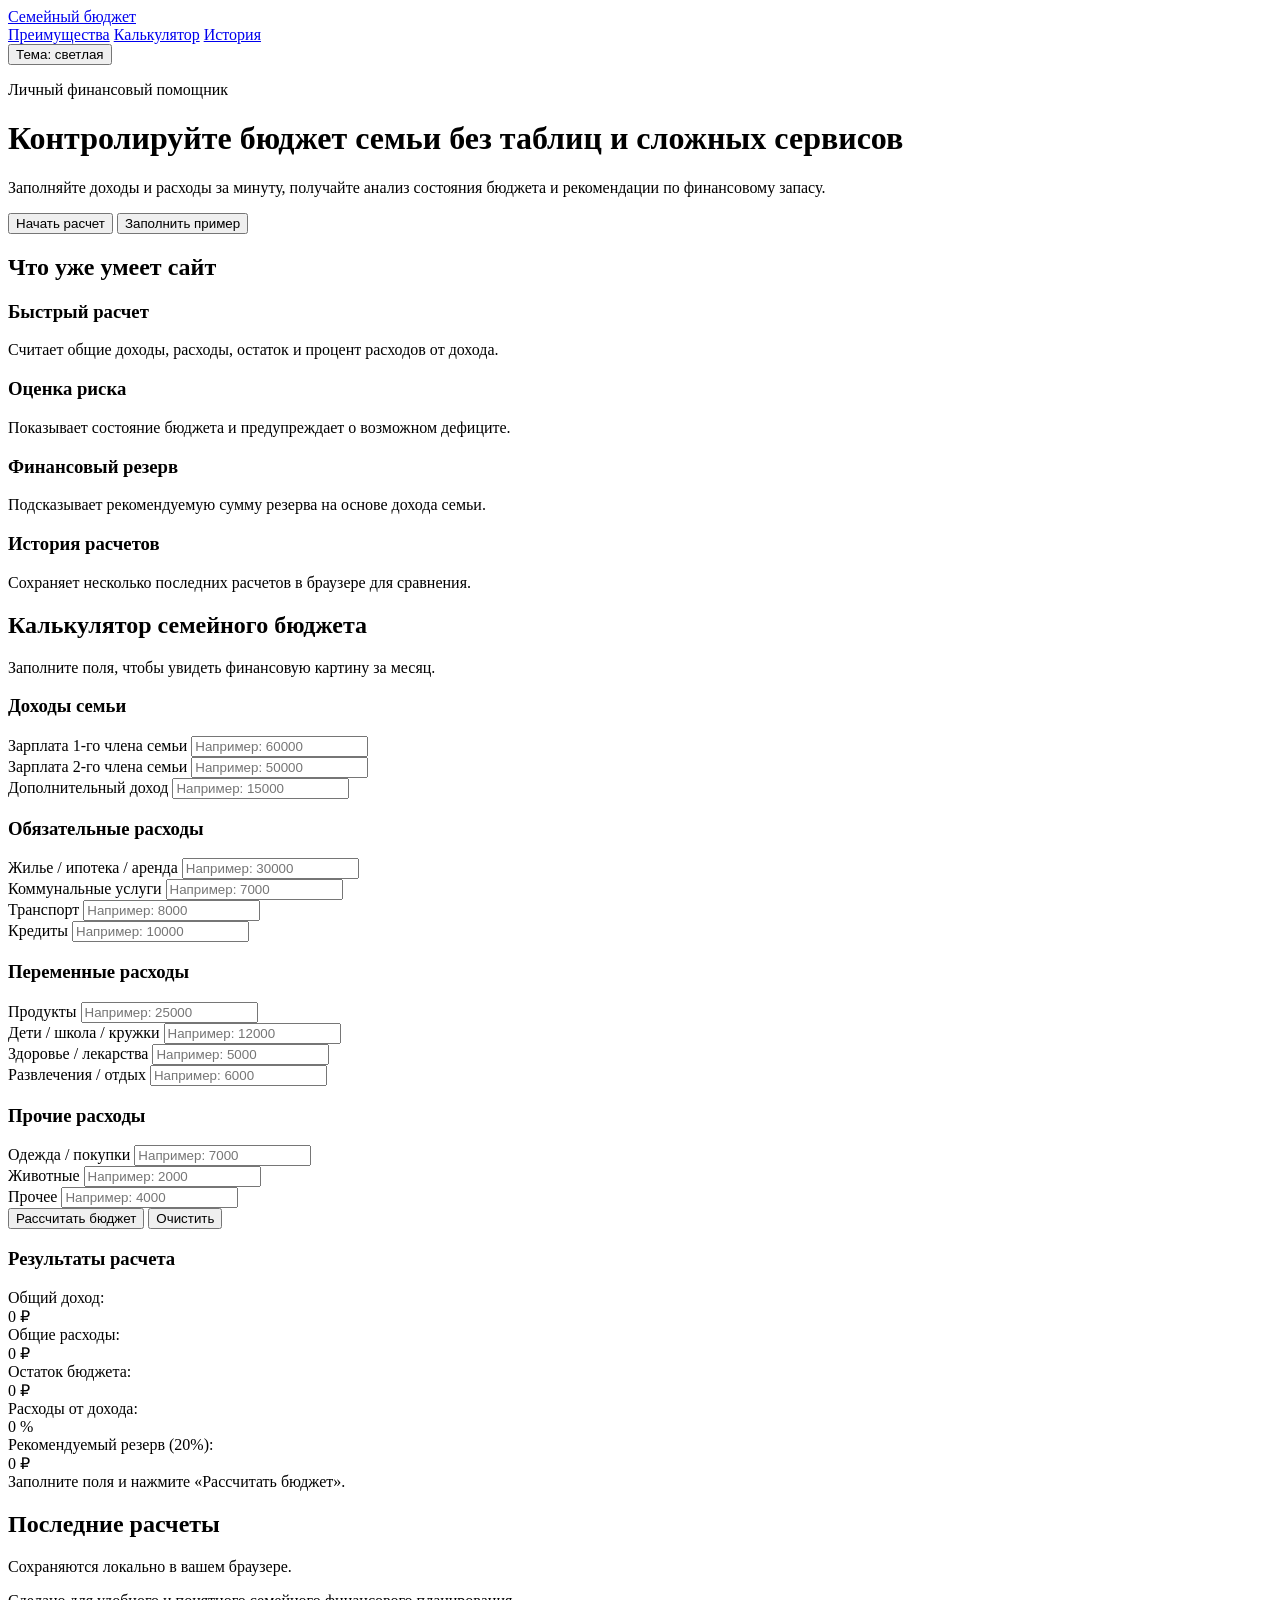
==== index.html @ 8c5eab61 "Add files via upload" ====
<!DOCTYPE html>
<html lang="ru">
<head>
  <meta charset="UTF-8" />
  <meta name="viewport" content="width=device-width, initial-scale=1.0" />
  <title>Семейный бюджет</title>
  <meta http-equiv="refresh" content="0; url=./калькулятор%20семейного%20бюджета.html" />
</head>
<body>
  <p>
    Переход на главную страницу...
    <a href="./калькулятор семейного бюджета.html">Открыть вручную</a>
  </p>
</body>
</html>
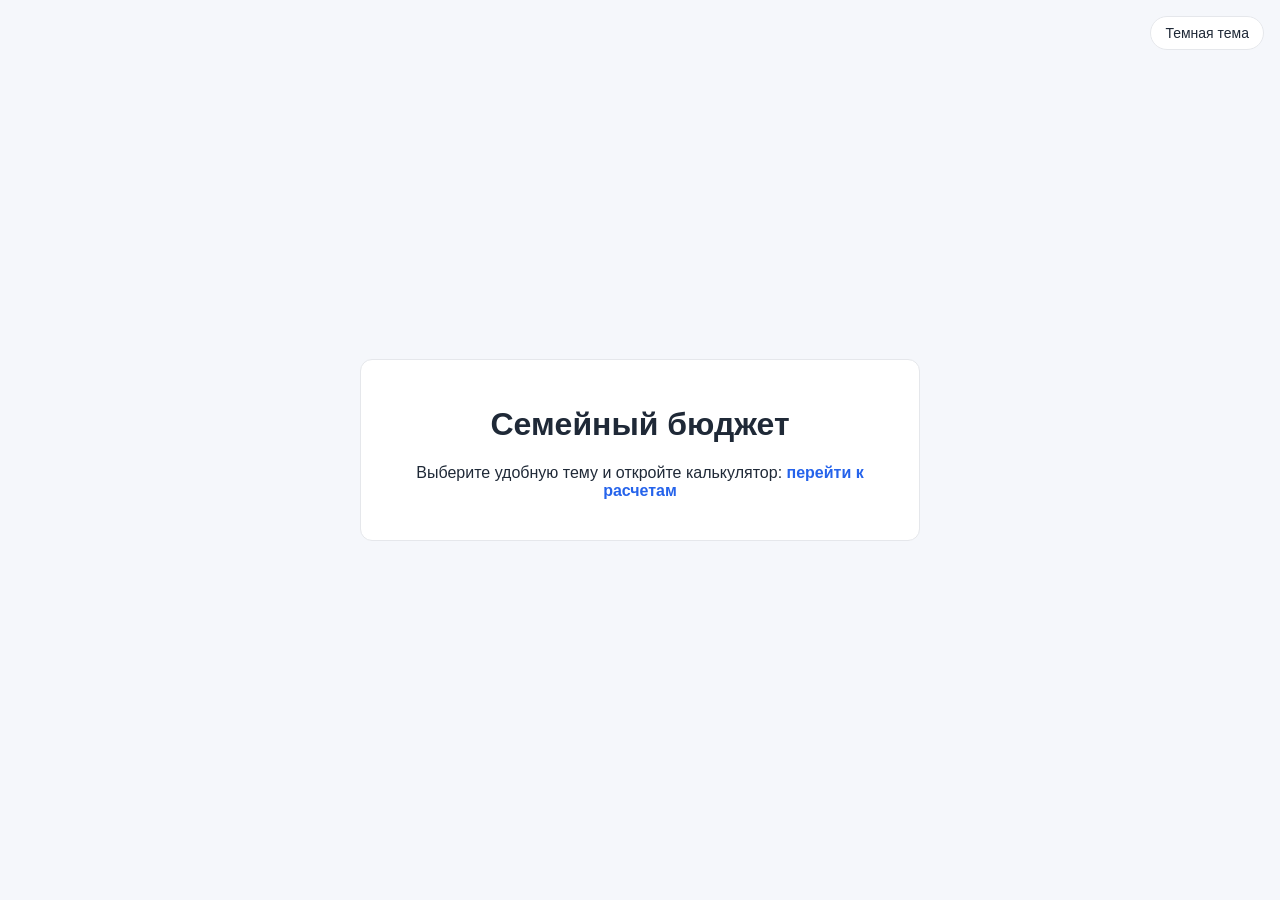
==== commit b8e9b016: "Update index.html внесла изменения в индекс добавив режим смены темы" ====
--- a/index.html
+++ b/index.html
@@ -4,12 +4,113 @@
   <meta charset="UTF-8" />
   <meta name="viewport" content="width=device-width, initial-scale=1.0" />
   <title>Семейный бюджет</title>
-  <meta http-equiv="refresh" content="0; url=./калькулятор%20семейного%20бюджета.html" />
+  <style>
+    :root {
+      --bg: #f5f7fb;
+      --text: #1f2937;
+      --card-bg: #ffffff;
+      --accent: #2563eb;
+      --accent-hover: #1d4ed8;
+      --border: #e5e7eb;
+    }
+
+    [data-theme="dark"] {
+      --bg: #111827;
+      --text: #f9fafb;
+      --card-bg: #1f2937;
+      --accent: #60a5fa;
+      --accent-hover: #93c5fd;
+      --border: #374151;
+    }
+
+    * {
+      box-sizing: border-box;
+    }
+
+    body {
+      margin: 0;
+      min-height: 100vh;
+      display: grid;
+      place-items: center;
+      padding: 24px;
+      font-family: "Segoe UI", Tahoma, Geneva, Verdana, sans-serif;
+      background: var(--bg);
+      color: var(--text);
+      transition: background-color 0.2s ease, color 0.2s ease;
+    }
+
+    .theme-toggle {
+      position: fixed;
+      top: 16px;
+      right: 16px;
+      border: 1px solid var(--border);
+      border-radius: 999px;
+      padding: 8px 14px;
+      background: var(--card-bg);
+      color: var(--text);
+      cursor: pointer;
+      font-size: 14px;
+    }
+
+    .card {
+      width: min(560px, 100%);
+      border: 1px solid var(--border);
+      border-radius: 12px;
+      background: var(--card-bg);
+      padding: 24px;
+      text-align: center;
+    }
+
+    a {
+      color: var(--accent);
+      text-decoration: none;
+      font-weight: 600;
+    }
+
+    a:hover {
+      color: var(--accent-hover);
+      text-decoration: underline;
+    }
+  </style>
 </head>
 <body>
-  <p>
-    Переход на главную страницу...
-    <a href="./калькулятор семейного бюджета.html">Открыть вручную</a>
-  </p>
+  <button class="theme-toggle" id="themeToggle" type="button">Темная тема</button>
+
+  <main class="card">
+    <h1>Семейный бюджет</h1>
+    <p>
+      Выберите удобную тему и откройте калькулятор:
+      <a href="./калькулятор семейного бюджета.html">перейти к расчетам</a>
+    </p>
+  </main>
+
+  <script>
+    const STORAGE_KEY = "budget-theme";
+    const root = document.documentElement;
+    const themeToggleButton = document.getElementById("themeToggle");
+
+    function applyTheme(theme) {
+      if (theme === "dark") {
+        root.setAttribute("data-theme", "dark");
+        themeToggleButton.textContent = "Светлая тема";
+      } else {
+        root.removeAttribute("data-theme");
+        themeToggleButton.textContent = "Темная тема";
+      }
+    }
+
+    const savedTheme = localStorage.getItem(STORAGE_KEY);
+    const systemPrefersDark = window.matchMedia("(prefers-color-scheme: dark)").matches;
+    const initialTheme = savedTheme || (systemPrefersDark ? "dark" : "light");
+
+    applyTheme(initialTheme);
+
+    themeToggleButton.addEventListener("click", () => {
+      const currentTheme = root.getAttribute("data-theme") === "dark" ? "dark" : "light";
+      const nextTheme = currentTheme === "dark" ? "light" : "dark";
+      localStorage.setItem(STORAGE_KEY, nextTheme);
+      applyTheme(nextTheme);
+    });
+  </script>
 </body>
 </html>
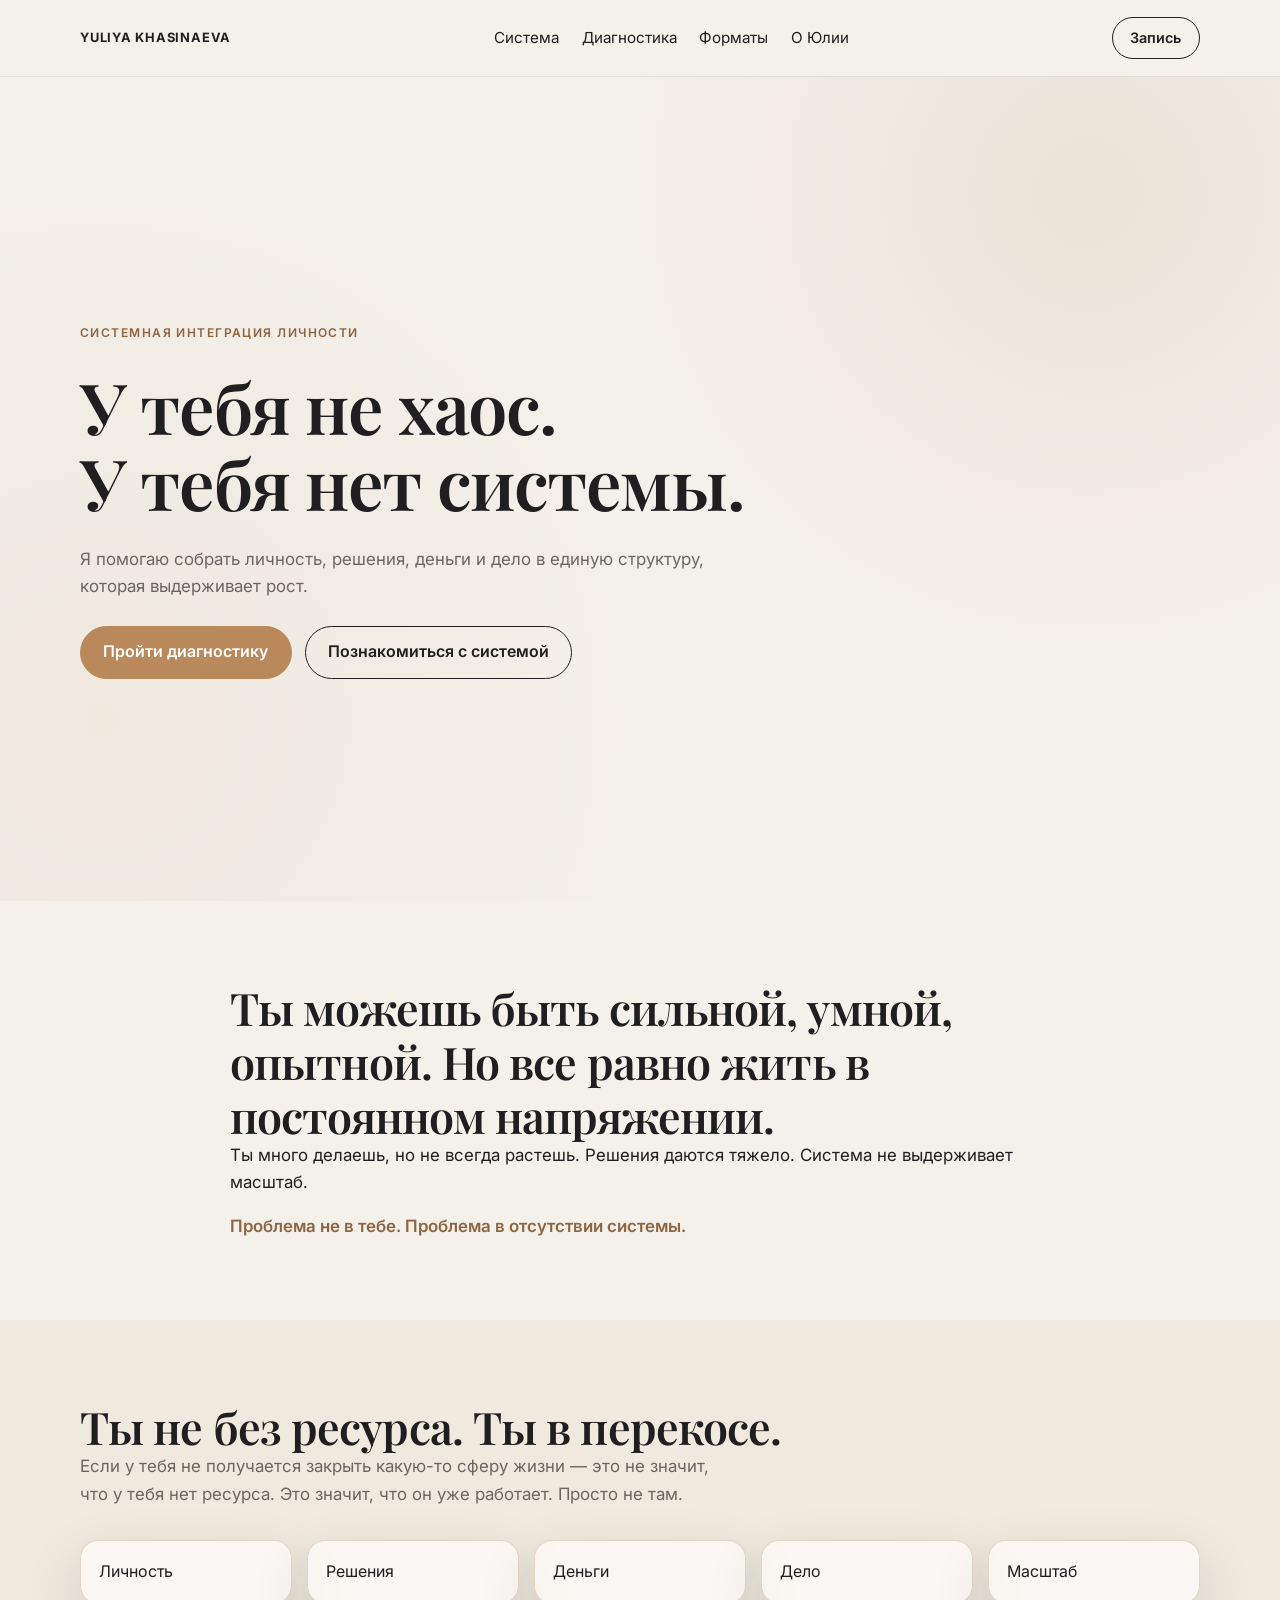
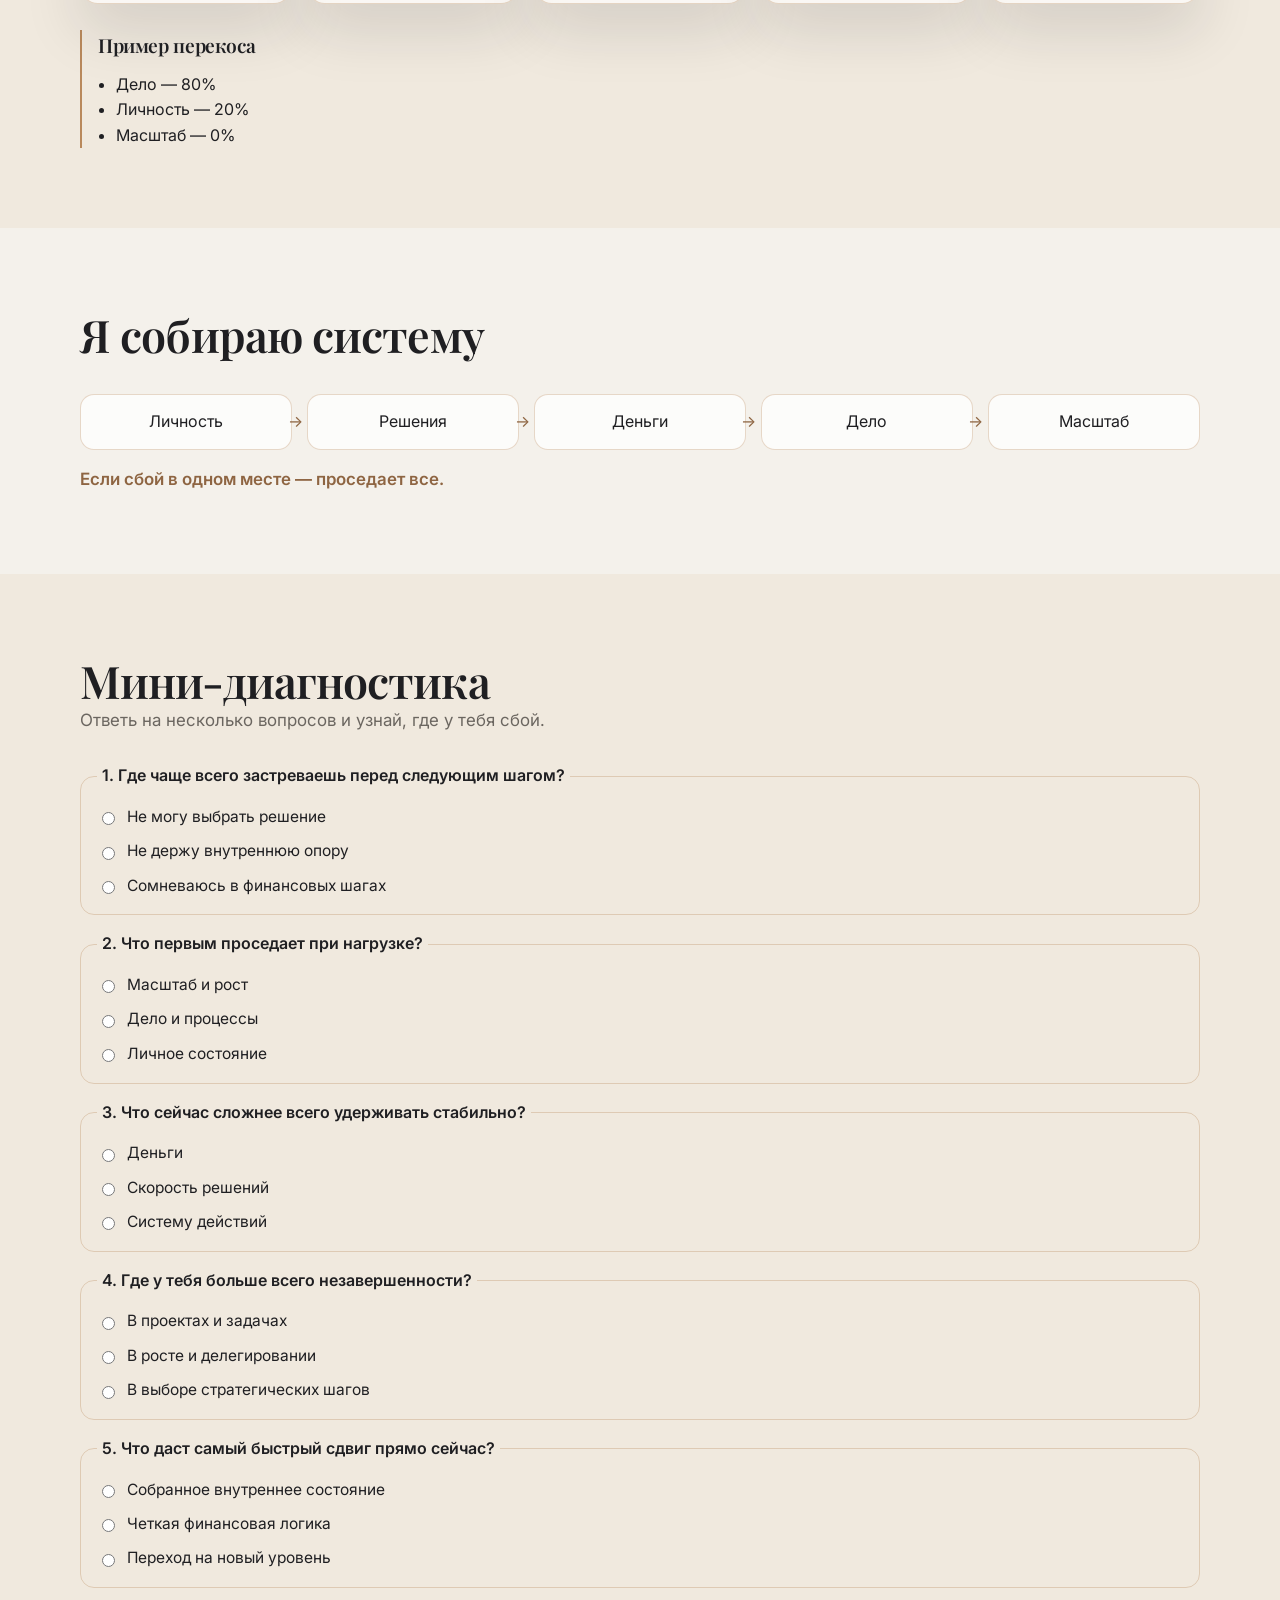
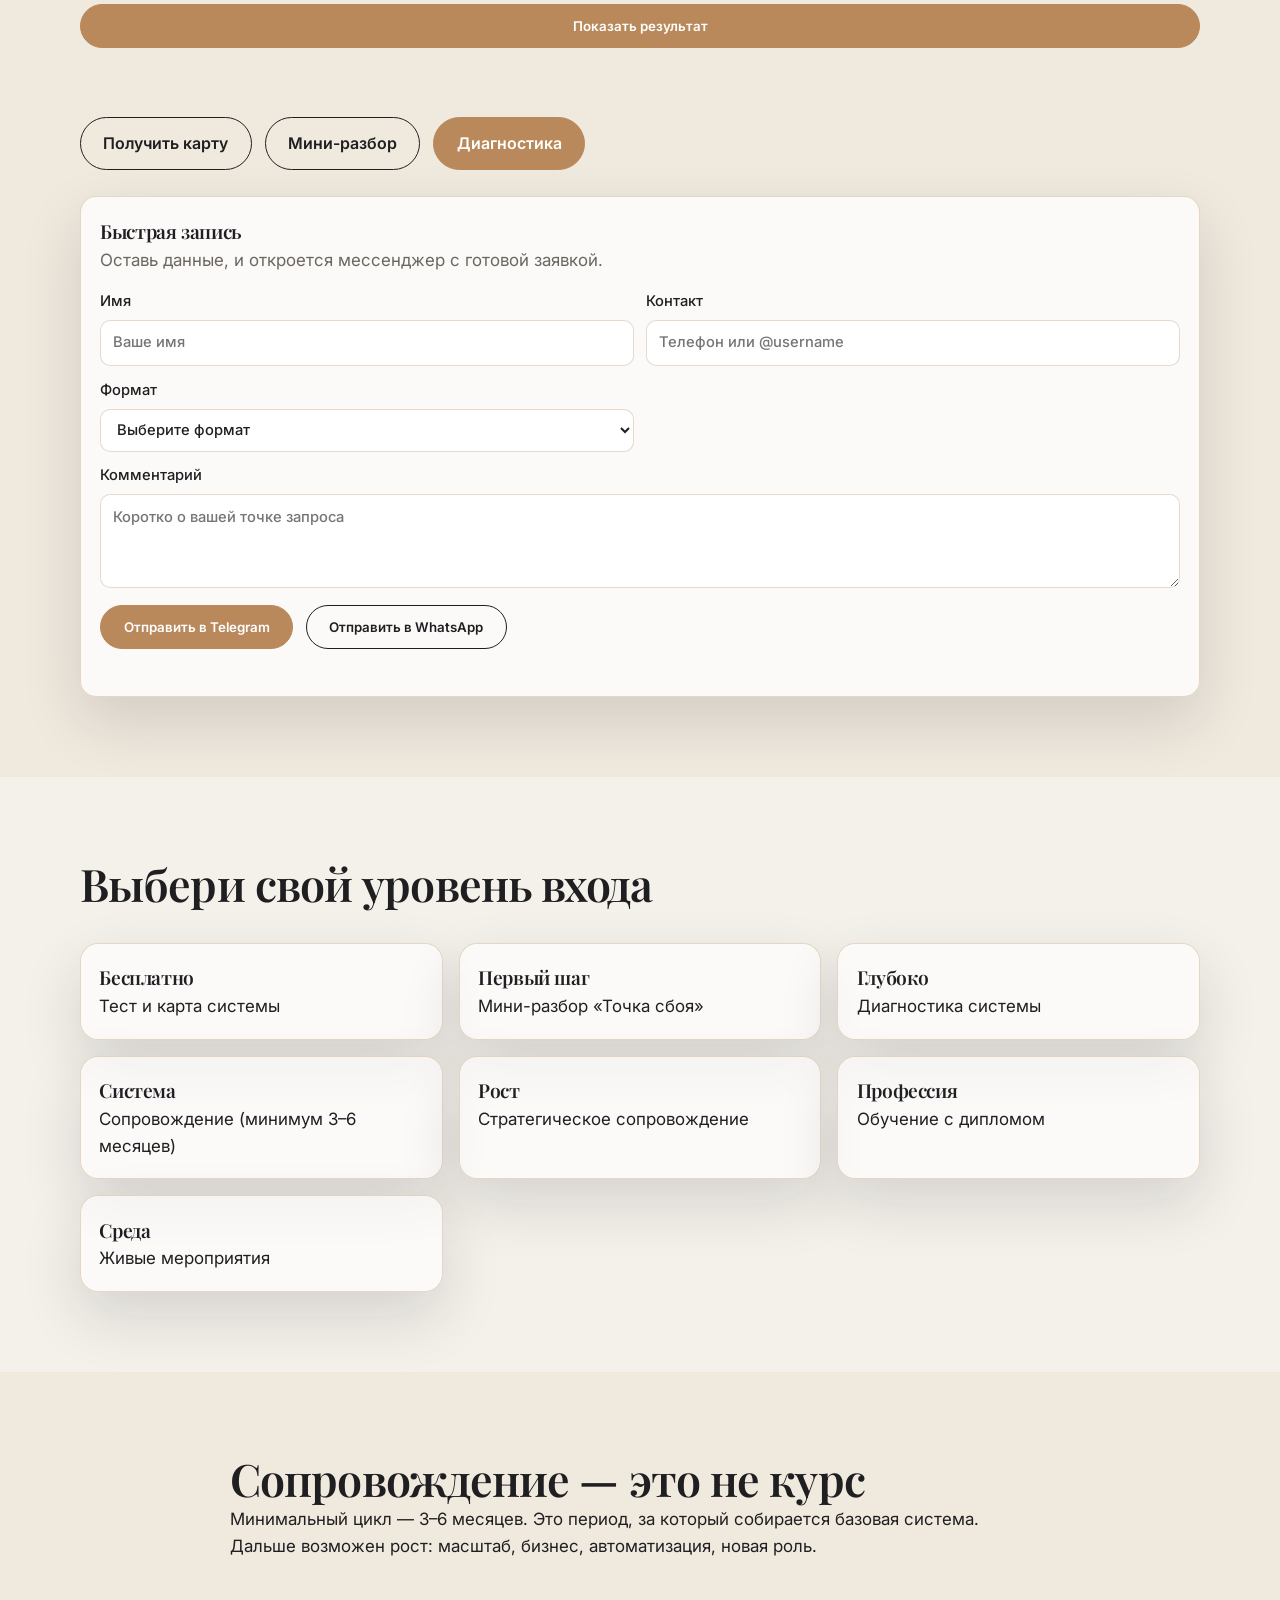
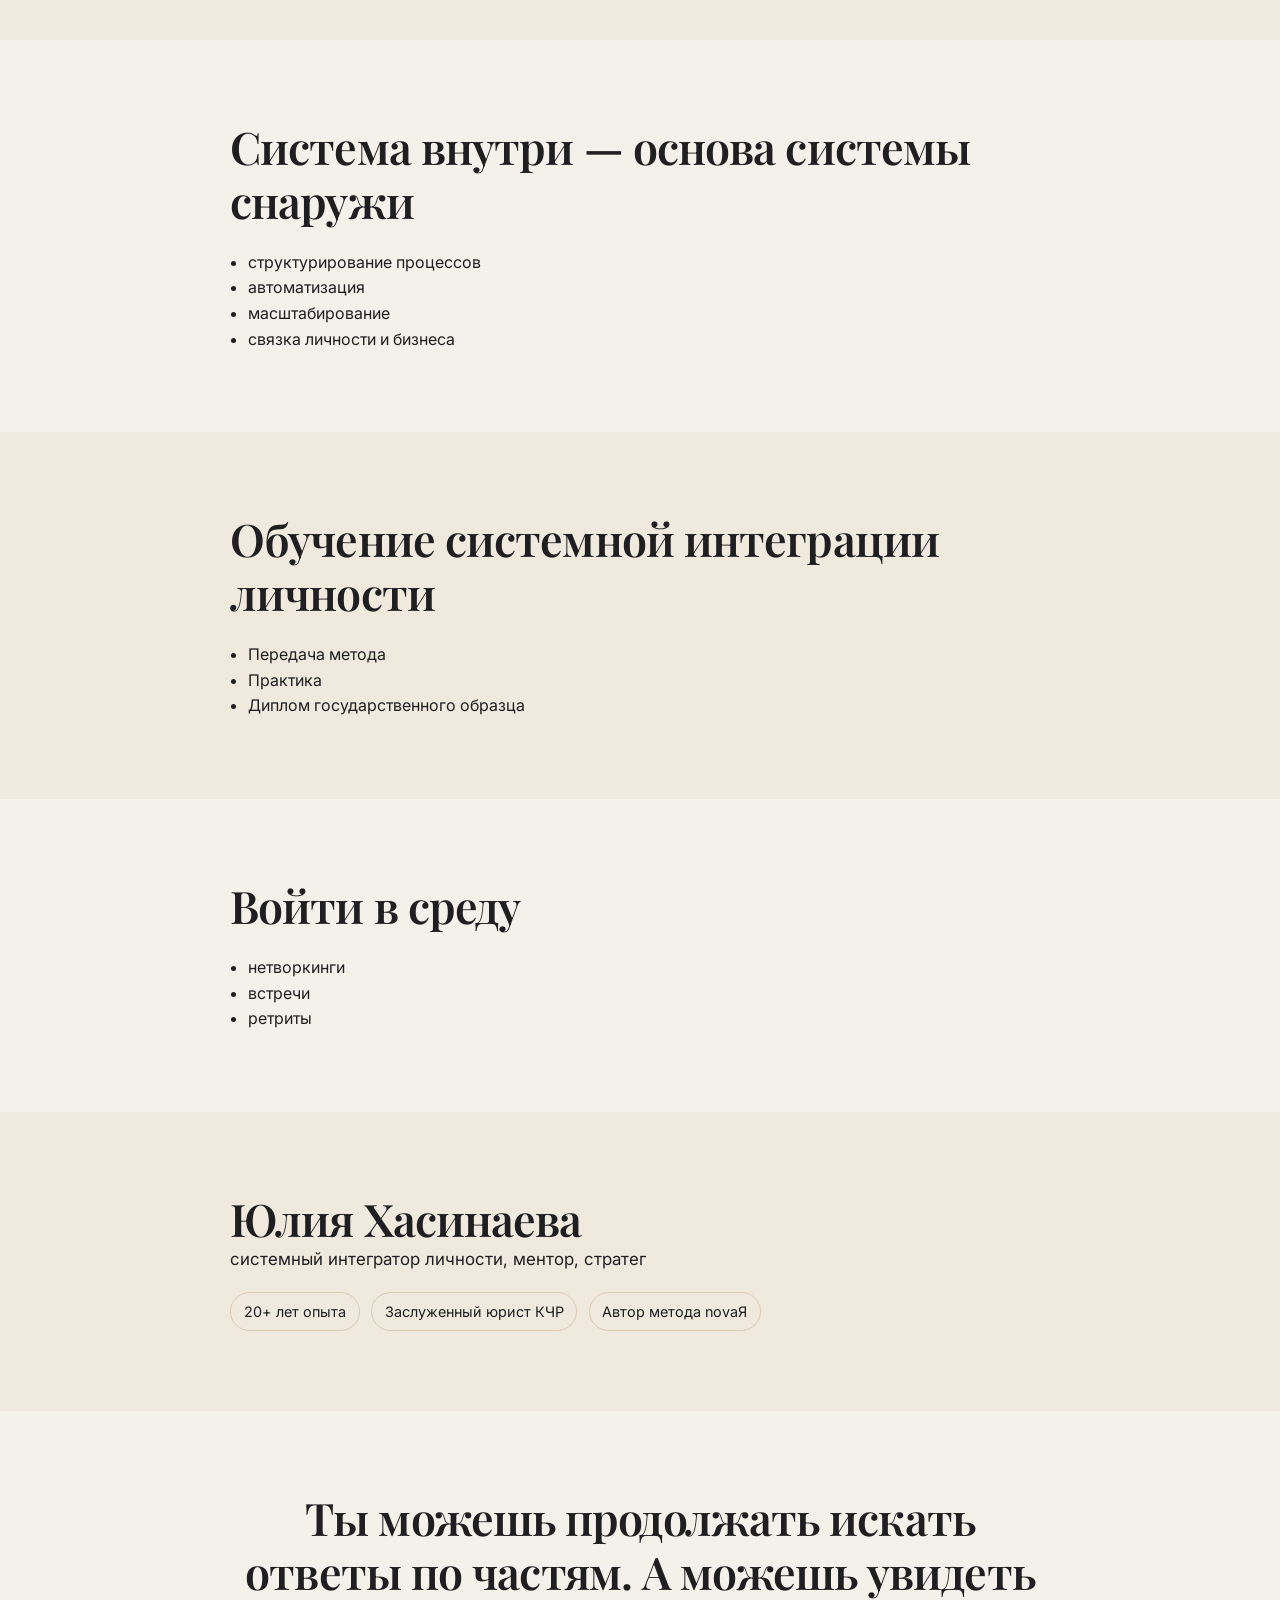
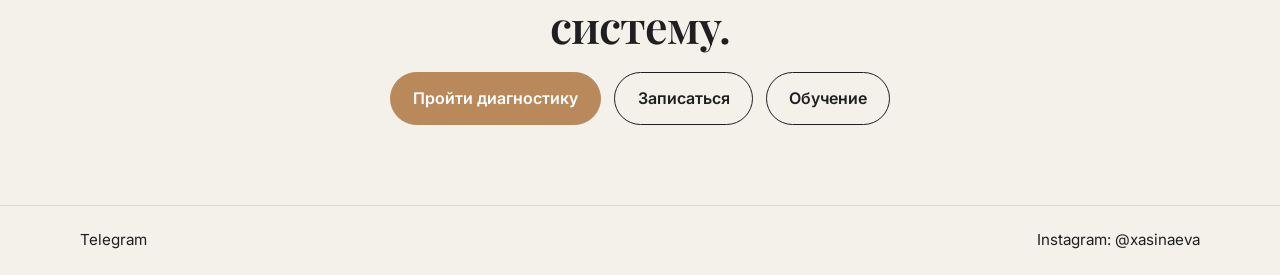
==== commit ece42318: "лендинг мой" ====
--- a/index.html
+++ b/index.html
@@ -1,116 +1,372 @@
-<!DOCTYPE html>
-<html lang="ru">
-<head>
-  <meta charset="UTF-8" />
-  <meta name="viewport" content="width=device-width, initial-scale=1.0" />
-  <title>Семейный бюджет</title>
-  <style>
-    :root {
-      --bg: #f5f7fb;
-      --text: #1f2937;
-      --card-bg: #ffffff;
-      --accent: #2563eb;
-      --accent-hover: #1d4ed8;
-      --border: #e5e7eb;
-    }
-
-    [data-theme="dark"] {
-      --bg: #111827;
-      --text: #f9fafb;
-      --card-bg: #1f2937;
-      --accent: #60a5fa;
-      --accent-hover: #93c5fd;
-      --border: #374151;
-    }
-
-    * {
-      box-sizing: border-box;
-    }
-
-    body {
-      margin: 0;
-      min-height: 100vh;
-      display: grid;
-      place-items: center;
-      padding: 24px;
-      font-family: "Segoe UI", Tahoma, Geneva, Verdana, sans-serif;
-      background: var(--bg);
-      color: var(--text);
-      transition: background-color 0.2s ease, color 0.2s ease;
-    }
-
-    .theme-toggle {
-      position: fixed;
-      top: 16px;
-      right: 16px;
-      border: 1px solid var(--border);
-      border-radius: 999px;
-      padding: 8px 14px;
-      background: var(--card-bg);
-      color: var(--text);
-      cursor: pointer;
-      font-size: 14px;
-    }
-
-    .card {
-      width: min(560px, 100%);
-      border: 1px solid var(--border);
-      border-radius: 12px;
-      background: var(--card-bg);
-      padding: 24px;
-      text-align: center;
-    }
-
-    a {
-      color: var(--accent);
-      text-decoration: none;
-      font-weight: 600;
-    }
-
-    a:hover {
-      color: var(--accent-hover);
-      text-decoration: underline;
-    }
-  </style>
-</head>
-<body>
-  <button class="theme-toggle" id="themeToggle" type="button">Темная тема</button>
-
-  <main class="card">
-    <h1>Семейный бюджет</h1>
-    <p>
-      Выберите удобную тему и откройте калькулятор:
-      <a href="./калькулятор семейного бюджета.html">перейти к расчетам</a>
-    </p>
-  </main>
-
-  <script>
-    const STORAGE_KEY = "budget-theme";
-    const root = document.documentElement;
-    const themeToggleButton = document.getElementById("themeToggle");
-
-    function applyTheme(theme) {
-      if (theme === "dark") {
-        root.setAttribute("data-theme", "dark");
-        themeToggleButton.textContent = "Светлая тема";
-      } else {
-        root.removeAttribute("data-theme");
-        themeToggleButton.textContent = "Темная тема";
-      }
-    }
-
-    const savedTheme = localStorage.getItem(STORAGE_KEY);
-    const systemPrefersDark = window.matchMedia("(prefers-color-scheme: dark)").matches;
-    const initialTheme = savedTheme || (systemPrefersDark ? "dark" : "light");
-
-    applyTheme(initialTheme);
-
-    themeToggleButton.addEventListener("click", () => {
-      const currentTheme = root.getAttribute("data-theme") === "dark" ? "dark" : "light";
-      const nextTheme = currentTheme === "dark" ? "light" : "dark";
-      localStorage.setItem(STORAGE_KEY, nextTheme);
-      applyTheme(nextTheme);
-    });
-  </script>
-</body>
-</html>
+<!DOCTYPE html>
+<html lang="ru">
+<head>
+  <meta charset="UTF-8">
+  <meta name="viewport" content="width=device-width, initial-scale=1.0">
+  <meta
+    name="description"
+    content="Лендинг Юлии Хасинаевой: системная интеграция личности, диагностика точки сбоя и выбор формата сопровождения."
+  >
+  <title>Юлия Хасинаева — системная интеграция личности</title>
+  <link rel="preconnect" href="https://fonts.googleapis.com">
+  <link rel="preconnect" href="https://fonts.gstatic.com" crossorigin>
+  <link
+    href="https://fonts.googleapis.com/css2?family=Inter:wght@400;500;600;700&family=Playfair+Display:wght@500;600;700&display=swap"
+    rel="stylesheet"
+  >
+  <link rel="stylesheet" href="./styles.css">
+</head>
+<body>
+  <header class="header">
+    <div class="container header__inner">
+      <a class="brand" href="#top">Yuliya Khasinaeva</a>
+      <nav class="nav">
+        <a href="#system">Система</a>
+        <a href="#diagnostics">Диагностика</a>
+        <a href="#entry-levels">Форматы</a>
+        <a href="#about">О Юлии</a>
+      </nav>
+      <a class="btn btn--outline btn--small" href="#diagnostics">Запись</a>
+    </div>
+  </header>
+
+  <main id="top">
+    <section class="hero reveal">
+      <div class="container hero__content">
+        <p class="eyebrow">Системная интеграция личности</p>
+        <h1>У тебя не хаос.<br>У тебя нет системы.</h1>
+        <p class="lead">
+          Я помогаю собрать личность, решения, деньги и дело в единую структуру,
+          которая выдерживает рост.
+        </p>
+        <div class="hero__actions">
+          <a class="btn btn--accent" href="#diagnostics">Пройти диагностику</a>
+          <a class="btn btn--outline" href="#system">Познакомиться с системой</a>
+        </div>
+      </div>
+    </section>
+
+    <section class="section reveal">
+      <div class="container narrow">
+        <h2>Ты можешь быть сильной, умной, опытной. Но все равно жить в постоянном напряжении.</h2>
+        <p>Ты много делаешь, но не всегда растешь. Решения даются тяжело. Система не выдерживает масштаб.</p>
+        <p class="accent-line">Проблема не в тебе. Проблема в отсутствии системы.</p>
+      </div>
+    </section>
+
+    <section class="section section--soft reveal">
+      <div class="container">
+        <h2>Ты не без ресурса. Ты в перекосе.</h2>
+        <p class="section__intro">
+          Если у тебя не получается закрыть какую-то сферу жизни — это не значит,
+          что у тебя нет ресурса. Это значит, что он уже работает. Просто не там.
+        </p>
+        <div class="grid-5">
+          <article class="card">Личность</article>
+          <article class="card">Решения</article>
+          <article class="card">Деньги</article>
+          <article class="card">Дело</article>
+          <article class="card">Масштаб</article>
+        </div>
+        <div class="imbalance">
+          <h3>Пример перекоса</h3>
+          <ul>
+            <li>Дело — 80%</li>
+            <li>Личность — 20%</li>
+            <li>Масштаб — 0%</li>
+          </ul>
+        </div>
+      </div>
+    </section>
+
+    <section id="system" class="section reveal">
+      <div class="container">
+        <h2>Я собираю систему</h2>
+        <div class="flow" aria-label="Система развития">
+          <span>Личность</span>
+          <span>Решения</span>
+          <span>Деньги</span>
+          <span>Дело</span>
+          <span>Масштаб</span>
+        </div>
+        <p class="accent-line">Если сбой в одном месте — проседает все.</p>
+      </div>
+    </section>
+
+    <section id="diagnostics" class="section section--soft reveal">
+      <div class="container">
+        <h2>Мини-диагностика</h2>
+        <p class="section__intro">Ответь на несколько вопросов и узнай, где у тебя сбой.</p>
+
+        <form id="quizForm" class="quiz">
+          <fieldset>
+            <legend>1. Где чаще всего застреваешь перед следующим шагом?</legend>
+            <label><input type="radio" name="q1" value="Решения" required> Не могу выбрать решение</label>
+            <label><input type="radio" name="q1" value="Личность"> Не держу внутреннюю опору</label>
+            <label><input type="radio" name="q1" value="Деньги"> Сомневаюсь в финансовых шагах</label>
+          </fieldset>
+
+          <fieldset>
+            <legend>2. Что первым проседает при нагрузке?</legend>
+            <label><input type="radio" name="q2" value="Масштаб" required> Масштаб и рост</label>
+            <label><input type="radio" name="q2" value="Дело"> Дело и процессы</label>
+            <label><input type="radio" name="q2" value="Личность"> Личное состояние</label>
+          </fieldset>
+
+          <fieldset>
+            <legend>3. Что сейчас сложнее всего удерживать стабильно?</legend>
+            <label><input type="radio" name="q3" value="Деньги" required> Деньги</label>
+            <label><input type="radio" name="q3" value="Решения"> Скорость решений</label>
+            <label><input type="radio" name="q3" value="Дело"> Систему действий</label>
+          </fieldset>
+
+          <fieldset>
+            <legend>4. Где у тебя больше всего незавершенности?</legend>
+            <label><input type="radio" name="q4" value="Дело" required> В проектах и задачах</label>
+            <label><input type="radio" name="q4" value="Масштаб"> В росте и делегировании</label>
+            <label><input type="radio" name="q4" value="Решения"> В выборе стратегических шагов</label>
+          </fieldset>
+
+          <fieldset>
+            <legend>5. Что даст самый быстрый сдвиг прямо сейчас?</legend>
+            <label><input type="radio" name="q5" value="Личность" required> Собранное внутреннее состояние</label>
+            <label><input type="radio" name="q5" value="Деньги"> Четкая финансовая логика</label>
+            <label><input type="radio" name="q5" value="Масштаб"> Переход на новый уровень</label>
+          </fieldset>
+
+          <button class="btn btn--accent" type="submit">Показать результат</button>
+        </form>
+
+        <div id="quizResult" class="quiz-result" aria-live="polite"></div>
+
+        <div class="hero__actions quiz-actions">
+          <a class="btn btn--outline" href="#entry-levels">Получить карту</a>
+          <a class="btn btn--outline" href="#entry-levels">Мини-разбор</a>
+          <a class="btn btn--accent" href="#entry-levels">Диагностика</a>
+        </div>
+
+        <form id="leadForm" class="lead-form">
+          <h3>Быстрая запись</h3>
+          <p class="section__intro">Оставь данные, и откроется мессенджер с готовой заявкой.</p>
+          <div class="lead-grid">
+            <label>
+              Имя
+              <input type="text" name="name" required placeholder="Ваше имя">
+            </label>
+            <label>
+              Контакт
+              <input type="text" name="contact" required placeholder="Телефон или @username">
+            </label>
+            <label>
+              Формат
+              <select name="format" required>
+                <option value="">Выберите формат</option>
+                <option>Тест и карта системы</option>
+                <option>Мини-разбор</option>
+                <option>Диагностика системы</option>
+                <option>Сопровождение 3-6 месяцев</option>
+                <option>Стратегическое сопровождение</option>
+                <option>Обучение</option>
+                <option>Живые мероприятия</option>
+              </select>
+            </label>
+            <label class="lead-grid__wide">
+              Комментарий
+              <textarea name="comment" rows="3" placeholder="Коротко о вашей точке запроса"></textarea>
+            </label>
+          </div>
+
+          <div class="hero__actions">
+            <button type="submit" class="btn btn--accent">Отправить в Telegram</button>
+            <button type="button" id="sendWhatsapp" class="btn btn--outline">Отправить в WhatsApp</button>
+          </div>
+          <p id="leadStatus" class="lead-status" aria-live="polite"></p>
+        </form>
+      </div>
+    </section>
+
+    <section id="entry-levels" class="section reveal">
+      <div class="container">
+        <h2>Выбери свой уровень входа</h2>
+        <div class="cards-grid">
+          <article class="card"><h3>Бесплатно</h3><p>Тест и карта системы</p></article>
+          <article class="card"><h3>Первый шаг</h3><p>Мини-разбор «Точка сбоя»</p></article>
+          <article class="card"><h3>Глубоко</h3><p>Диагностика системы</p></article>
+          <article class="card"><h3>Система</h3><p>Сопровождение (минимум 3–6 месяцев)</p></article>
+          <article class="card"><h3>Рост</h3><p>Стратегическое сопровождение</p></article>
+          <article class="card"><h3>Профессия</h3><p>Обучение с дипломом</p></article>
+          <article class="card"><h3>Среда</h3><p>Живые мероприятия</p></article>
+        </div>
+      </div>
+    </section>
+
+    <section class="section section--soft reveal">
+      <div class="container narrow">
+        <h2>Сопровождение — это не курс</h2>
+        <p>Минимальный цикл — 3–6 месяцев. Это период, за который собирается базовая система.</p>
+        <p>Дальше возможен рост: масштаб, бизнес, автоматизация, новая роль.</p>
+      </div>
+    </section>
+
+    <section class="section reveal">
+      <div class="container narrow">
+        <h2>Система внутри — основа системы снаружи</h2>
+        <ul class="plain-list">
+          <li>структурирование процессов</li>
+          <li>автоматизация</li>
+          <li>масштабирование</li>
+          <li>связка личности и бизнеса</li>
+        </ul>
+      </div>
+    </section>
+
+    <section class="section section--soft reveal">
+      <div class="container narrow">
+        <h2>Обучение системной интеграции личности</h2>
+        <ul class="plain-list">
+          <li>Передача метода</li>
+          <li>Практика</li>
+          <li>Диплом государственного образца</li>
+        </ul>
+      </div>
+    </section>
+
+    <section class="section reveal">
+      <div class="container narrow">
+        <h2>Войти в среду</h2>
+        <ul class="plain-list">
+          <li>нетворкинги</li>
+          <li>встречи</li>
+          <li>ретриты</li>
+        </ul>
+      </div>
+    </section>
+
+    <section id="about" class="section section--soft reveal">
+      <div class="container narrow">
+        <h2>Юлия Хасинаева</h2>
+        <p>системный интегратор личности, ментор, стратег</p>
+        <div class="facts">
+          <span>20+ лет опыта</span>
+          <span>Заслуженный юрист КЧР</span>
+          <span>Автор метода novaЯ</span>
+        </div>
+      </div>
+    </section>
+
+    <section class="section final reveal">
+      <div class="container narrow">
+        <h2>Ты можешь продолжать искать ответы по частям. А можешь увидеть систему.</h2>
+        <div class="hero__actions">
+          <a class="btn btn--accent" href="#diagnostics">Пройти диагностику</a>
+          <a class="btn btn--outline" href="#diagnostics">Записаться</a>
+          <a class="btn btn--outline" href="#entry-levels">Обучение</a>
+        </div>
+      </div>
+    </section>
+  </main>
+
+  <footer class="footer">
+    <div class="container footer__inner">
+      <a href="https://t.me/Khasinaeva_Yuliya" target="_blank" rel="noopener noreferrer">
+        Telegram
+      </a>
+      <a href="https://instagram.com/xasinaeva" target="_blank" rel="noopener noreferrer">
+        Instagram: @xasinaeva
+      </a>
+    </div>
+  </footer>
+
+  <script>
+    // Плавное появление секций при прокрутке.
+    const revealElements = document.querySelectorAll(".reveal");
+    const revealObserver = new IntersectionObserver(
+      (entries) => {
+        entries.forEach((entry) => {
+          if (entry.isIntersecting) {
+            entry.target.classList.add("is-visible");
+            revealObserver.unobserve(entry.target);
+          }
+        });
+      },
+      { threshold: 0.2 }
+    );
+
+    revealElements.forEach((element) => revealObserver.observe(element));
+
+    // Простая логика мини-диагностики: считаем самую частую выбранную зону.
+    const quizForm = document.getElementById("quizForm");
+    const quizResult = document.getElementById("quizResult");
+
+    quizForm.addEventListener("submit", (event) => {
+      event.preventDefault();
+      const formData = new FormData(quizForm);
+      const counters = {};
+
+      for (const value of formData.values()) {
+        counters[value] = (counters[value] || 0) + 1;
+      }
+
+      const dominantZone = Object.entries(counters).sort((a, b) => b[1] - a[1])[0][0];
+      quizResult.innerHTML = `
+        <p class="result-title">Твой сбой — ${dominantZone.toLowerCase()}</p>
+        <p class="result-text">Это не приговор. Это точка входа в сборку системы.</p>
+      `;
+      quizResult.classList.add("is-shown");
+    });
+
+    // Быстрый MVP-сбор заявки: открываем мессенджер с готовым текстом.
+    const TELEGRAM_USERNAME = "Khasinaeva_Yuliya";
+    const WHATSAPP_NUMBER = "79275167777"; // Пример: 79991234567 (без плюса)
+
+    const leadForm = document.getElementById("leadForm");
+    const leadStatus = document.getElementById("leadStatus");
+    const whatsappButton = document.getElementById("sendWhatsapp");
+
+    function buildLeadMessage() {
+      const data = new FormData(leadForm);
+      const name = data.get("name").toString().trim();
+      const contact = data.get("contact").toString().trim();
+      const format = data.get("format").toString().trim();
+      const comment = data.get("comment").toString().trim();
+
+      return [
+        "Новая заявка с лендинга",
+        `Имя: ${name}`,
+        `Контакт: ${contact}`,
+        `Формат: ${format}`,
+        `Комментарий: ${comment || "—"}`
+      ].join("\n");
+    }
+
+    leadForm.addEventListener("submit", (event) => {
+      event.preventDefault();
+
+      if (!leadForm.reportValidity()) {
+        return;
+      }
+
+      const message = buildLeadMessage();
+      const url = `https://t.me/${TELEGRAM_USERNAME}?text=${encodeURIComponent(message)}`;
+      window.open(url, "_blank", "noopener,noreferrer");
+      leadStatus.textContent = "Открыли Telegram. Проверь и отправь сообщение в 1 клик.";
+    });
+
+    whatsappButton.addEventListener("click", () => {
+      if (!leadForm.reportValidity()) {
+        return;
+      }
+
+      if (!WHATSAPP_NUMBER) {
+        leadStatus.textContent = "Для WhatsApp добавь номер в коде: константа WHATSAPP_NUMBER.";
+        return;
+      }
+
+      const message = buildLeadMessage();
+      const url = `https://wa.me/${WHATSAPP_NUMBER}?text=${encodeURIComponent(message)}`;
+      window.open(url, "_blank", "noopener,noreferrer");
+      leadStatus.textContent = "Открыли WhatsApp. Проверь и отправь сообщение.";
+    });
+  </script>
+</body>
+</html>
--- a/styles.css
+++ b/styles.css
@@ -0,0 +1,461 @@
+:root {
+  --graphite: #1f1f22;
+  --graphite-soft: #2a2a2f;
+  --milk: #f4f1eb;
+  --beige: #d8c5a8;
+  --accent: #b9895c;
+  --accent-deep: #8e6542;
+  --text-muted: #6b6660;
+  --border: rgba(185, 137, 92, 0.32);
+  --shadow: 0 24px 60px rgba(31, 31, 34, 0.14);
+}
+
+*,
+*::before,
+*::after {
+  box-sizing: border-box;
+}
+
+html {
+  scroll-behavior: smooth;
+}
+
+body {
+  margin: 0;
+  background: var(--milk);
+  color: var(--graphite);
+  font-family: "Inter", Arial, sans-serif;
+  line-height: 1.6;
+}
+
+.container {
+  width: min(1120px, 92%);
+  margin: 0 auto;
+}
+
+.narrow {
+  width: min(820px, 100%);
+}
+
+h1,
+h2,
+h3 {
+  margin: 0;
+  font-family: "Playfair Display", serif;
+  font-weight: 600;
+  letter-spacing: -0.02em;
+}
+
+h1 {
+  font-size: clamp(2.2rem, 6vw, 4.4rem);
+  line-height: 1.08;
+}
+
+h2 {
+  font-size: clamp(1.6rem, 4vw, 2.8rem);
+  line-height: 1.2;
+}
+
+h3 {
+  font-size: 1.2rem;
+}
+
+p {
+  margin: 0;
+  font-size: 1.06rem;
+}
+
+.header {
+  position: sticky;
+  top: 0;
+  z-index: 20;
+  background: rgba(244, 241, 235, 0.92);
+  backdrop-filter: blur(10px);
+  border-bottom: 1px solid rgba(31, 31, 34, 0.08);
+}
+
+.header__inner {
+  display: flex;
+  align-items: center;
+  justify-content: space-between;
+  gap: 1rem;
+  min-height: 76px;
+}
+
+.brand {
+  text-decoration: none;
+  color: var(--graphite);
+  font-weight: 700;
+  letter-spacing: 0.06em;
+  text-transform: uppercase;
+  font-size: 0.8rem;
+}
+
+.nav {
+  display: flex;
+  gap: 1.4rem;
+  align-items: center;
+}
+
+.nav a,
+.footer a {
+  text-decoration: none;
+  color: var(--graphite);
+  font-size: 0.95rem;
+}
+
+.nav a:hover,
+.footer a:hover {
+  color: var(--accent-deep);
+}
+
+.hero {
+  min-height: calc(100vh - 76px);
+  display: flex;
+  align-items: center;
+  padding: 5.5rem 0 4rem;
+  background:
+    radial-gradient(circle at 85% 14%, rgba(185, 137, 92, 0.14), transparent 38%),
+    radial-gradient(circle at 8% 78%, rgba(216, 197, 168, 0.2), transparent 45%);
+}
+
+.hero__content {
+  display: grid;
+  gap: 1.6rem;
+}
+
+.eyebrow {
+  color: var(--accent-deep);
+  letter-spacing: 0.12em;
+  text-transform: uppercase;
+  font-size: 0.75rem;
+  font-weight: 600;
+}
+
+.lead,
+.section__intro {
+  max-width: 60ch;
+  color: var(--text-muted);
+}
+
+.hero__actions {
+  display: flex;
+  flex-wrap: wrap;
+  gap: 0.8rem;
+}
+
+.btn {
+  border: 1px solid transparent;
+  border-radius: 999px;
+  padding: 0.8rem 1.4rem;
+  text-decoration: none;
+  font-weight: 600;
+  cursor: pointer;
+  transition: transform 0.25s ease, background-color 0.25s ease, color 0.25s ease;
+  font-family: "Inter", Arial, sans-serif;
+}
+
+.btn:hover {
+  transform: translateY(-2px);
+}
+
+.btn--accent {
+  background: var(--accent);
+  border-color: var(--accent);
+  color: #fff;
+}
+
+.btn--accent:hover {
+  background: var(--accent-deep);
+  border-color: var(--accent-deep);
+}
+
+.btn--outline {
+  background: transparent;
+  border-color: var(--graphite);
+  color: var(--graphite);
+}
+
+.btn--small {
+  padding: 0.55rem 1.1rem;
+  font-size: 0.9rem;
+}
+
+.section {
+  padding: 5rem 0;
+}
+
+.section--soft {
+  background: #f0e9de;
+}
+
+.accent-line {
+  margin-top: 1rem;
+  font-weight: 600;
+  color: var(--accent-deep);
+}
+
+.grid-5 {
+  margin-top: 2rem;
+  display: grid;
+  gap: 0.9rem;
+  grid-template-columns: repeat(5, minmax(0, 1fr));
+}
+
+.card {
+  border: 1px solid var(--border);
+  border-radius: 18px;
+  padding: 1.15rem;
+  background: rgba(255, 255, 255, 0.65);
+  box-shadow: var(--shadow);
+}
+
+.imbalance {
+  margin-top: 1.6rem;
+  border-left: 2px solid var(--accent);
+  padding-left: 1rem;
+}
+
+.imbalance ul {
+  margin: 0.7rem 0 0;
+  padding-left: 1.1rem;
+}
+
+.flow {
+  margin: 2rem 0 1rem;
+  display: grid;
+  gap: 0.9rem;
+  grid-template-columns: repeat(5, minmax(0, 1fr));
+}
+
+.flow span {
+  padding: 0.9rem 0.7rem;
+  text-align: center;
+  border-radius: 14px;
+  border: 1px solid var(--border);
+  background: rgba(255, 255, 255, 0.75);
+  position: relative;
+}
+
+.flow span::after {
+  content: "→";
+  position: absolute;
+  right: -0.7rem;
+  color: var(--accent-deep);
+}
+
+.flow span:last-child::after {
+  display: none;
+}
+
+.quiz {
+  margin-top: 1.8rem;
+  display: grid;
+  gap: 1rem;
+}
+
+.quiz fieldset {
+  margin: 0;
+  border: 1px solid var(--border);
+  border-radius: 14px;
+  padding: 1rem;
+  display: grid;
+  gap: 0.6rem;
+}
+
+.quiz legend {
+  padding: 0 0.3rem;
+  font-weight: 600;
+}
+
+.quiz label {
+  display: flex;
+  gap: 0.55rem;
+  align-items: center;
+  font-size: 0.97rem;
+}
+
+.quiz-result {
+  margin-top: 1.2rem;
+  padding: 1rem 1.2rem;
+  border-radius: 14px;
+  border: 1px solid var(--border);
+  background: rgba(255, 255, 255, 0.75);
+  opacity: 0;
+  transform: translateY(8px);
+  transition: opacity 0.25s ease, transform 0.25s ease;
+}
+
+.quiz-result.is-shown {
+  opacity: 1;
+  transform: translateY(0);
+}
+
+.result-title {
+  font-family: "Playfair Display", serif;
+  font-size: 1.45rem;
+}
+
+.result-text {
+  color: var(--text-muted);
+}
+
+.quiz-actions {
+  margin-top: 1rem;
+}
+
+.lead-form {
+  margin-top: 1.6rem;
+  padding: 1.2rem;
+  border-radius: 16px;
+  border: 1px solid var(--border);
+  background: rgba(255, 255, 255, 0.78);
+  box-shadow: var(--shadow);
+}
+
+.lead-grid {
+  margin: 1rem 0 1.1rem;
+  display: grid;
+  gap: 0.8rem;
+  grid-template-columns: repeat(2, minmax(0, 1fr));
+}
+
+.lead-grid label {
+  display: grid;
+  gap: 0.4rem;
+  font-size: 0.92rem;
+  font-weight: 500;
+}
+
+.lead-grid input,
+.lead-grid select,
+.lead-grid textarea {
+  width: 100%;
+  border: 1px solid var(--border);
+  border-radius: 10px;
+  padding: 0.65rem 0.75rem;
+  font: inherit;
+  color: var(--graphite);
+  background: rgba(255, 255, 255, 0.95);
+}
+
+.lead-grid input:focus,
+.lead-grid select:focus,
+.lead-grid textarea:focus {
+  outline: 2px solid rgba(185, 137, 92, 0.25);
+  outline-offset: 1px;
+}
+
+.lead-grid__wide {
+  grid-column: 1 / -1;
+}
+
+.lead-status {
+  min-height: 1.2em;
+  margin-top: 0.65rem;
+  color: var(--accent-deep);
+  font-size: 0.92rem;
+}
+
+.cards-grid {
+  margin-top: 2rem;
+  display: grid;
+  gap: 1rem;
+  grid-template-columns: repeat(3, minmax(0, 1fr));
+}
+
+.plain-list {
+  margin: 1.4rem 0 0;
+  padding-left: 1.1rem;
+}
+
+.facts {
+  margin-top: 1.2rem;
+  display: flex;
+  flex-wrap: wrap;
+  gap: 0.7rem;
+}
+
+.facts span {
+  border: 1px solid var(--border);
+  border-radius: 999px;
+  padding: 0.45rem 0.8rem;
+  font-size: 0.9rem;
+}
+
+.final {
+  text-align: center;
+}
+
+.final .hero__actions {
+  justify-content: center;
+  margin-top: 1.2rem;
+}
+
+.footer {
+  border-top: 1px solid rgba(31, 31, 34, 0.1);
+  padding: 1.4rem 0;
+}
+
+.footer__inner {
+  display: flex;
+  flex-wrap: wrap;
+  justify-content: space-between;
+  gap: 0.8rem;
+}
+
+.reveal {
+  opacity: 0;
+  transform: translateY(36px);
+  transition: opacity 0.7s ease, transform 0.7s ease;
+}
+
+.reveal.is-visible {
+  opacity: 1;
+  transform: translateY(0);
+}
+
+@media (max-width: 980px) {
+  .cards-grid {
+    grid-template-columns: repeat(2, minmax(0, 1fr));
+  }
+
+  .grid-5,
+  .flow {
+    grid-template-columns: repeat(3, minmax(0, 1fr));
+  }
+
+  .flow span:nth-child(3)::after {
+    display: none;
+  }
+}
+
+@media (max-width: 760px) {
+  .header__inner {
+    min-height: 64px;
+  }
+
+  .nav {
+    display: none;
+  }
+
+  .hero {
+    min-height: auto;
+    padding-top: 4rem;
+  }
+
+  .section {
+    padding: 3.8rem 0;
+  }
+
+  .grid-5,
+  .flow,
+  .cards-grid,
+  .lead-grid {
+    grid-template-columns: 1fr;
+  }
+
+  .flow span::after {
+    display: none;
+  }
+}
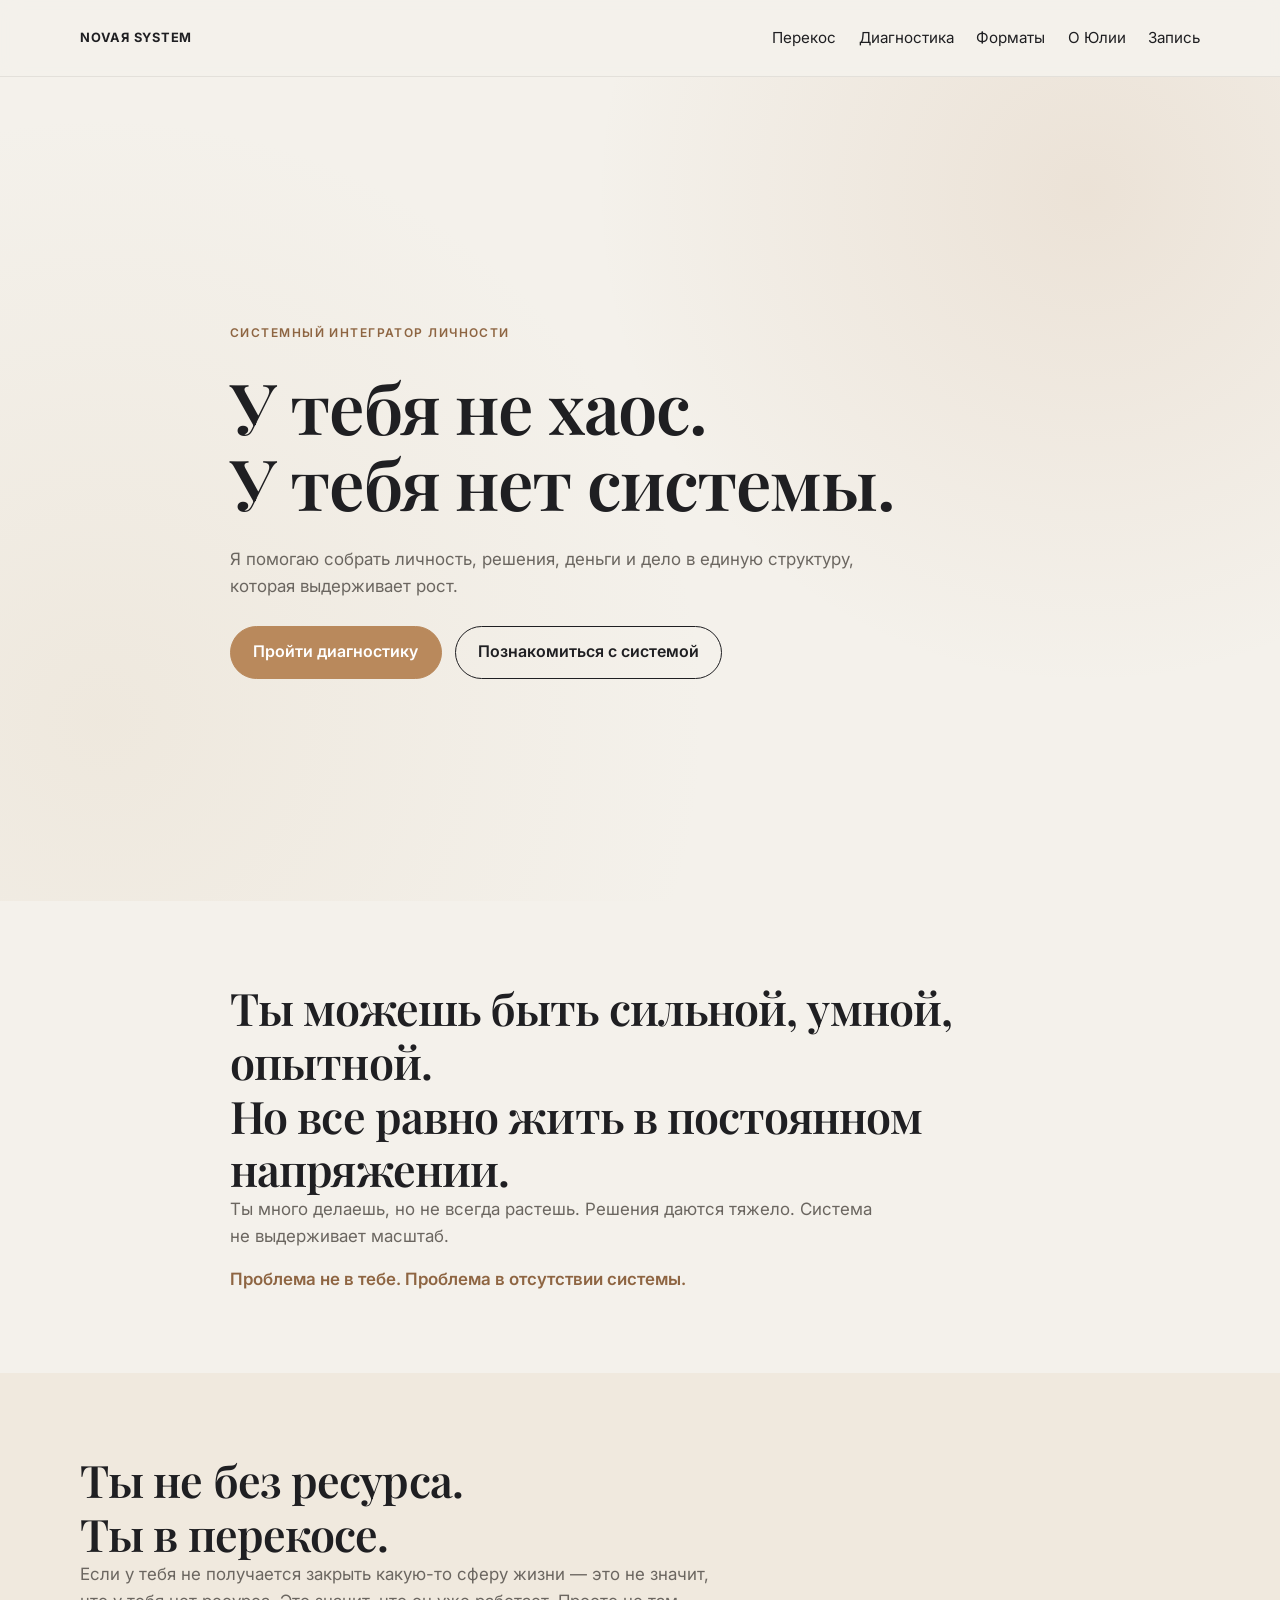
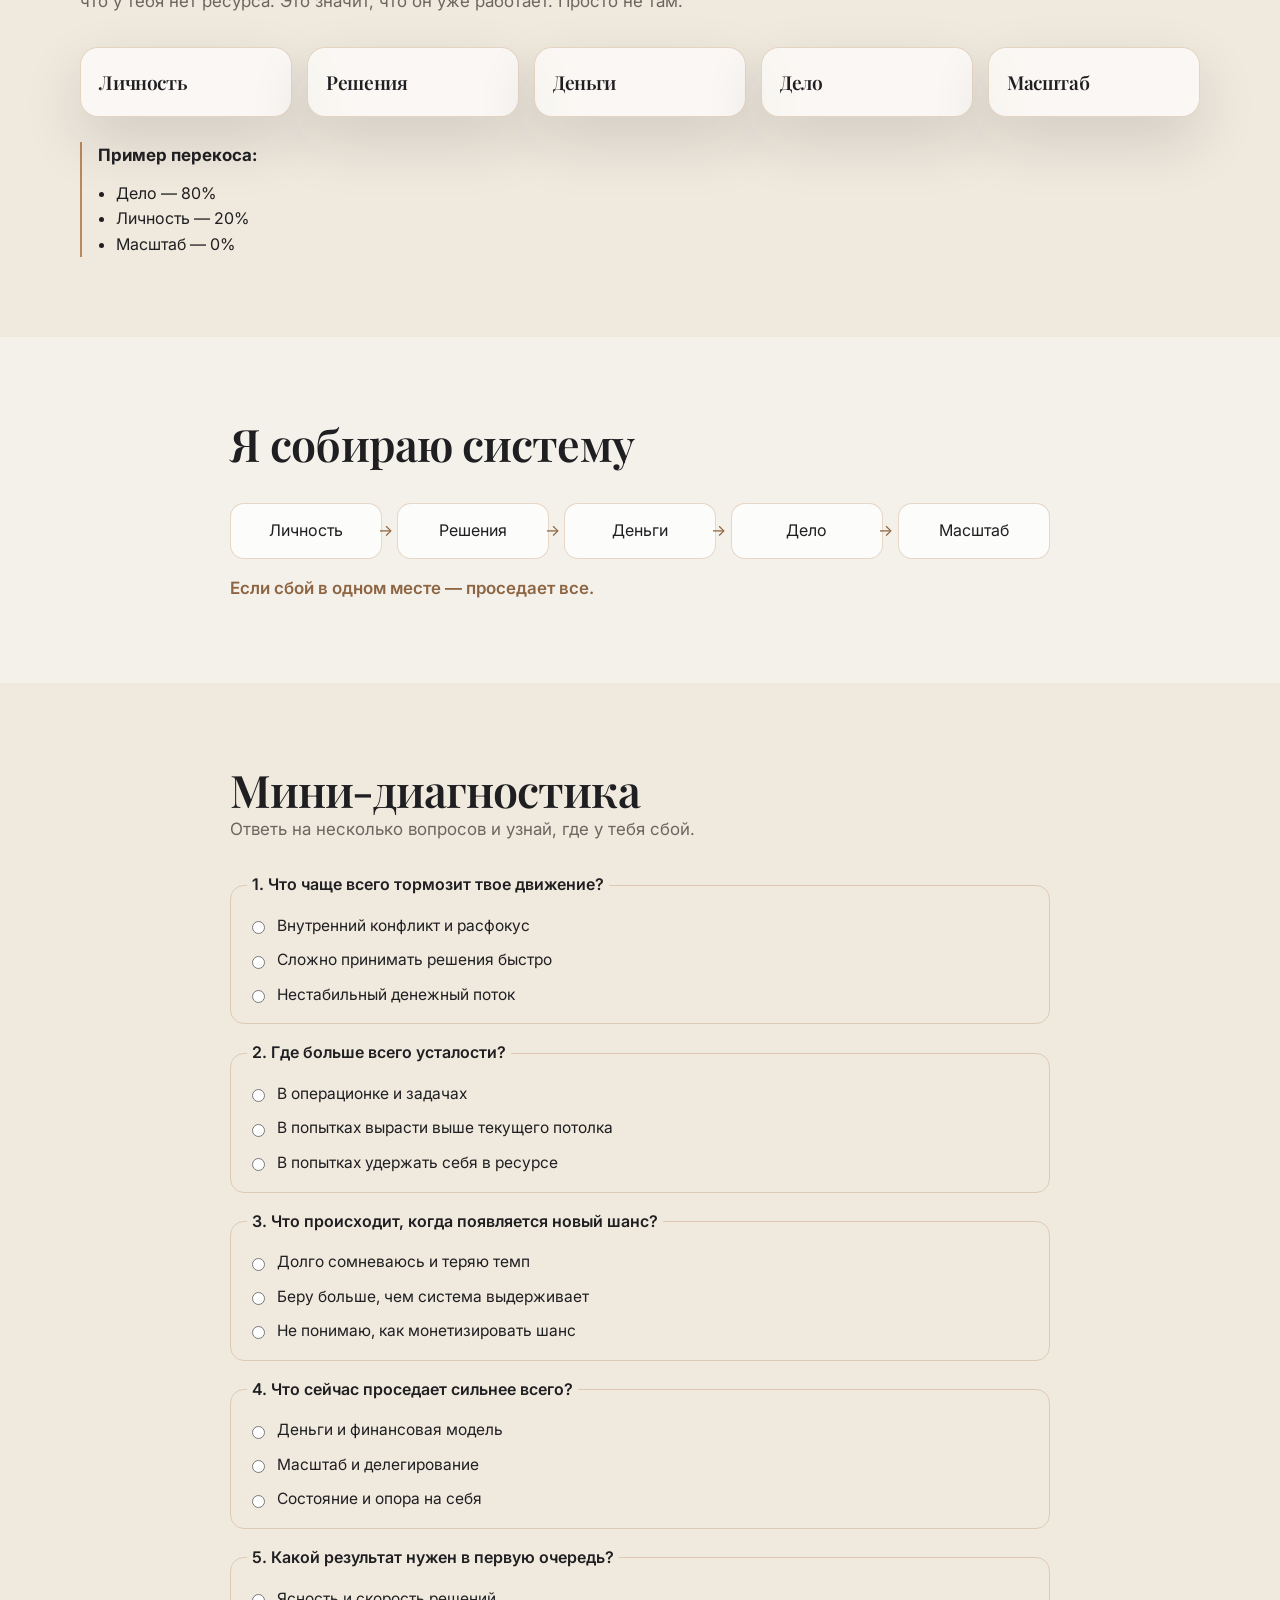
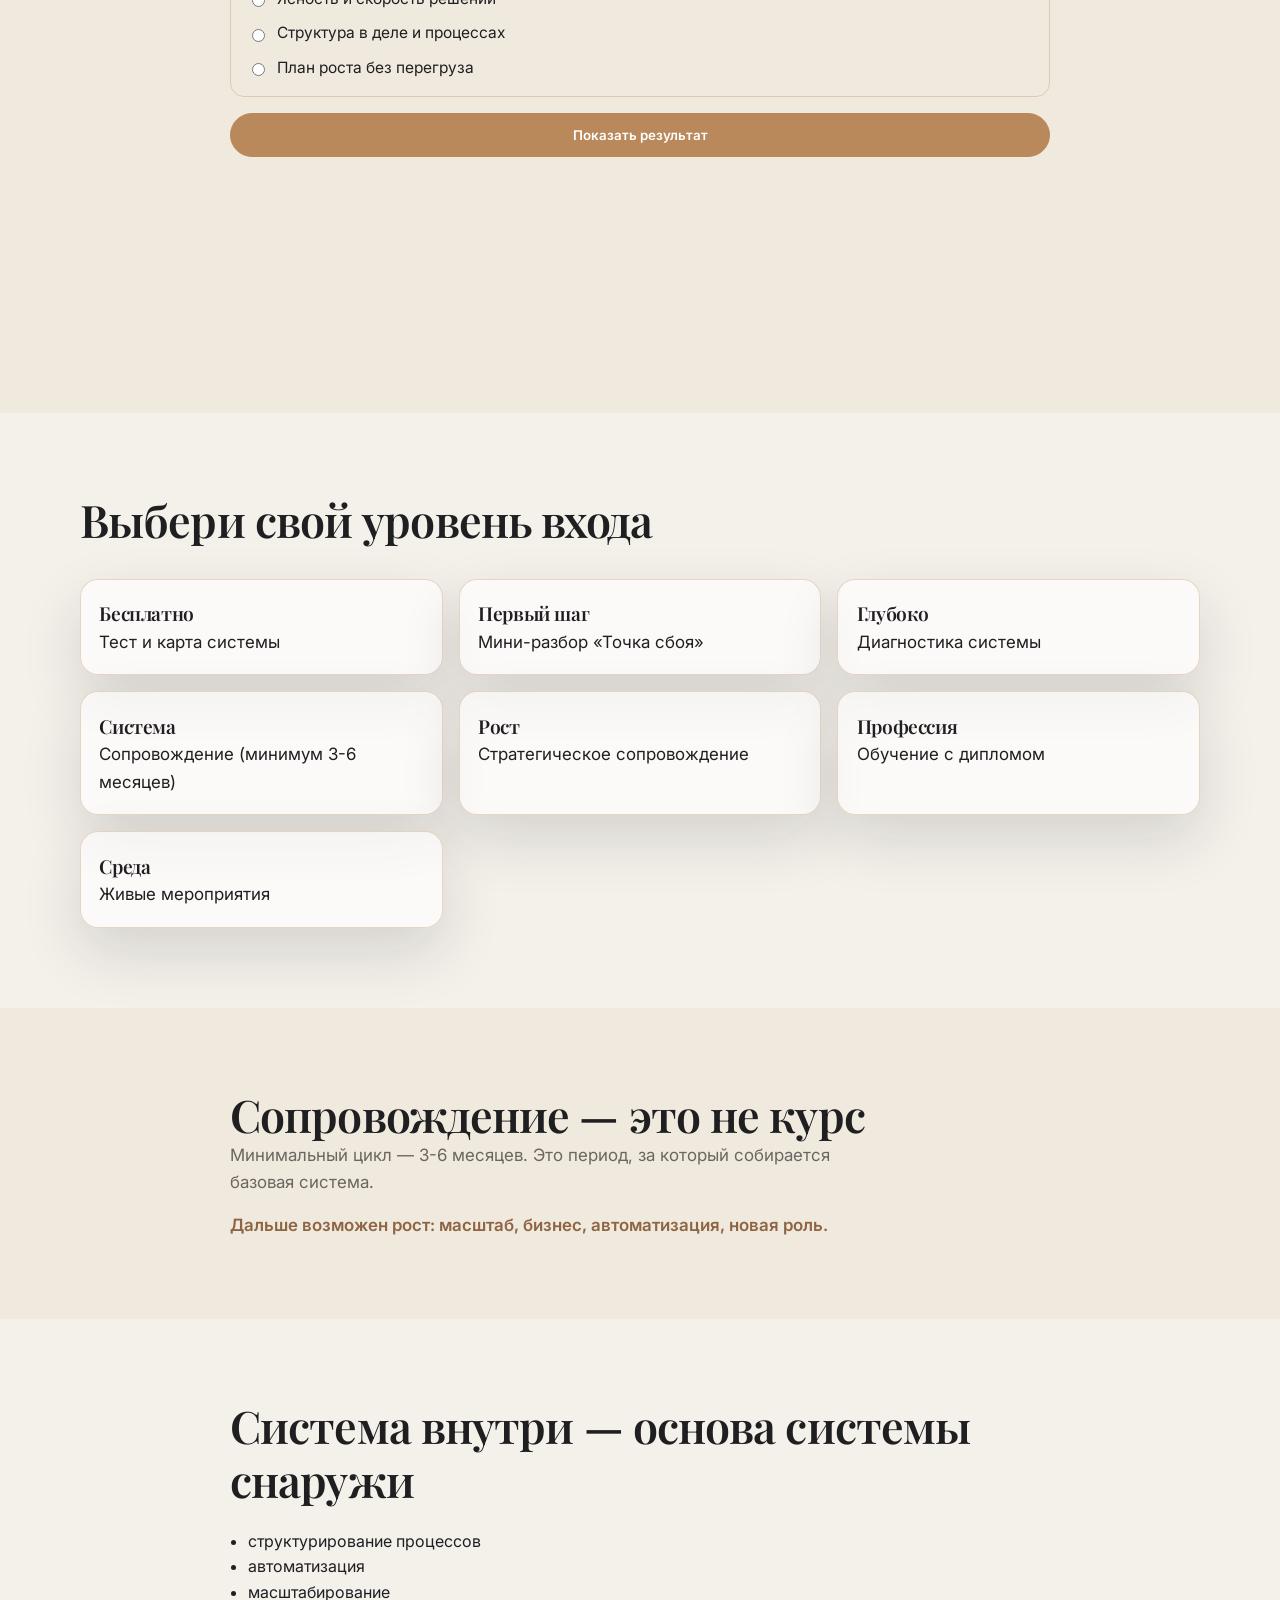
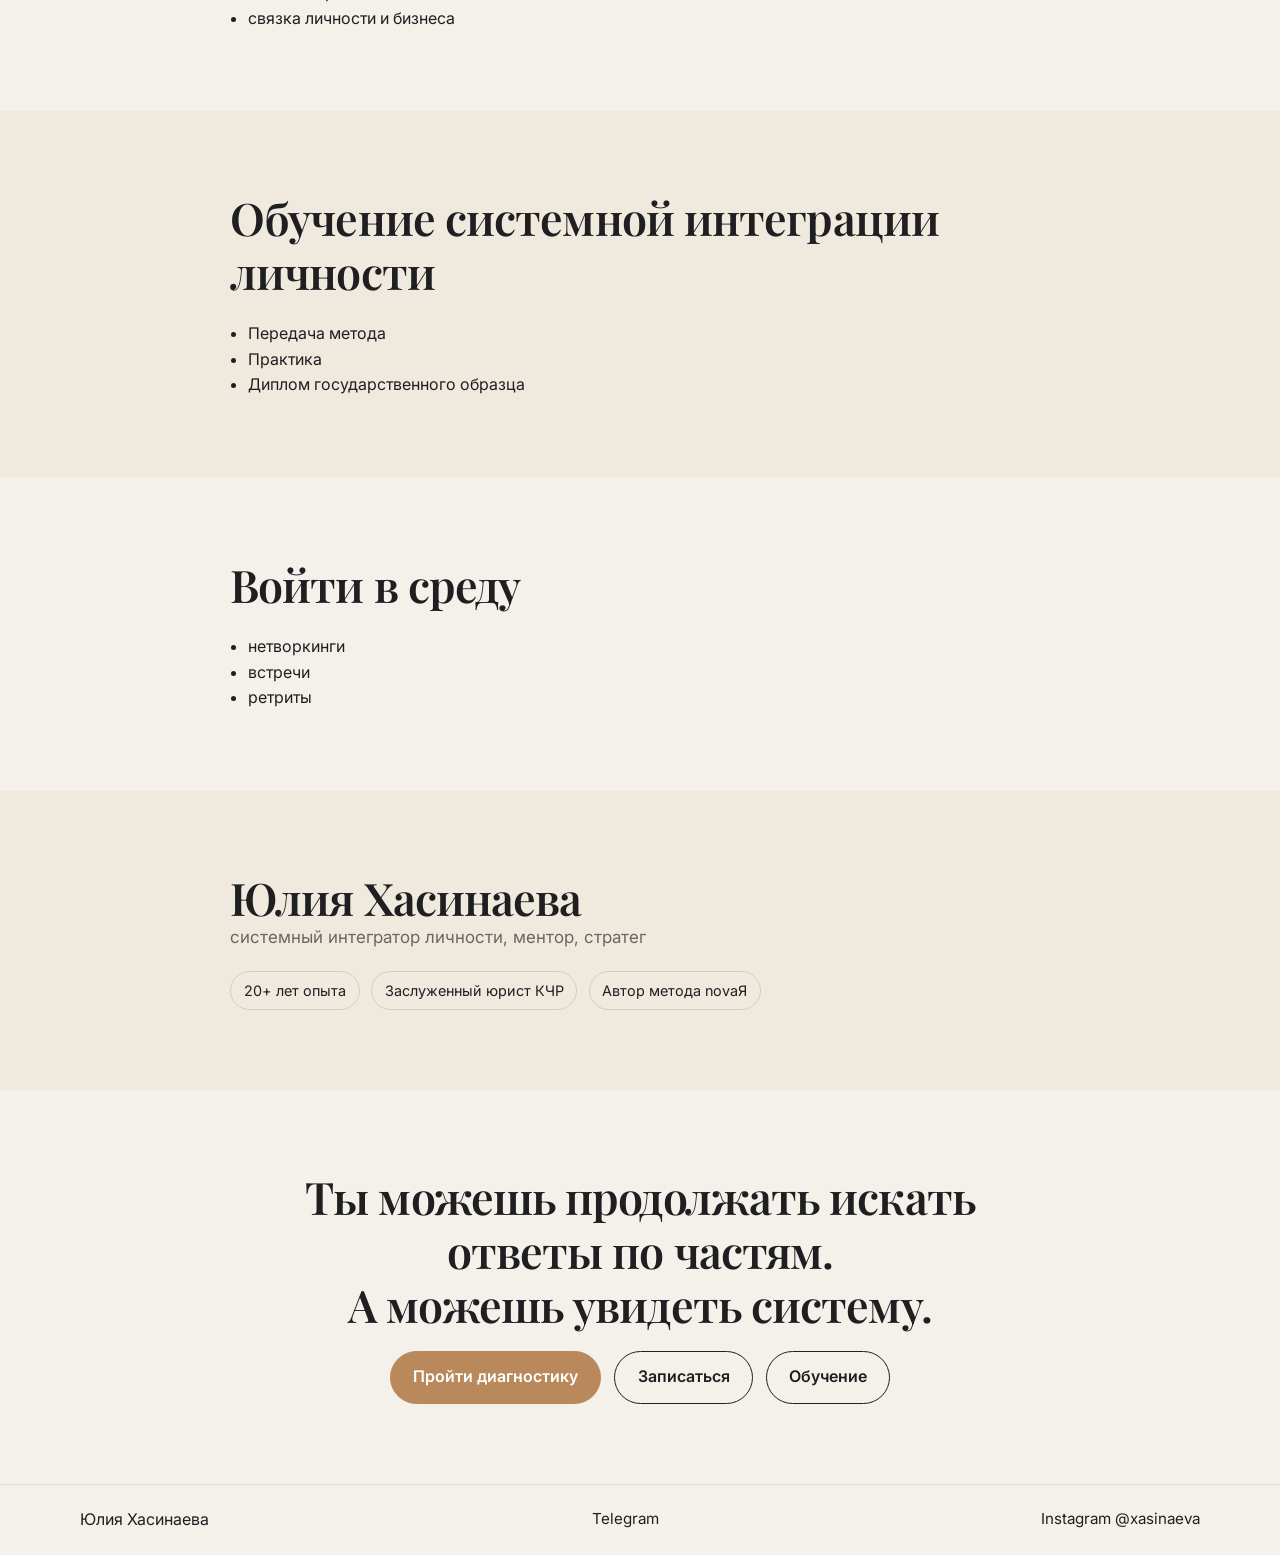
==== commit 44b401dd: "изменение фото" ====
--- a/index.html
+++ b/index.html
@@ -3,73 +3,62 @@
 <head>
   <meta charset="UTF-8">
   <meta name="viewport" content="width=device-width, initial-scale=1.0">
-  <meta
-    name="description"
-    content="Лендинг Юлии Хасинаевой: системная интеграция личности, диагностика точки сбоя и выбор формата сопровождения."
-  >
-  <title>Юлия Хасинаева — системная интеграция личности</title>
+  <title>Юлия Хасинаева | Системная интеграция личности</title>
+  <meta name="description" content="Лендинг системного интегратора личности, ментора и стратега Юлии Хасинаевой. Диагностика, система и стратегическое сопровождение.">
   <link rel="preconnect" href="https://fonts.googleapis.com">
   <link rel="preconnect" href="https://fonts.gstatic.com" crossorigin>
-  <link
-    href="https://fonts.googleapis.com/css2?family=Inter:wght@400;500;600;700&family=Playfair+Display:wght@500;600;700&display=swap"
-    rel="stylesheet"
-  >
+  <link href="https://fonts.googleapis.com/css2?family=Inter:wght@400;500;600;700&family=Playfair+Display:wght@500;600;700&display=swap" rel="stylesheet">
   <link rel="stylesheet" href="./styles.css">
 </head>
 <body>
+  <!-- Sticky header с якорной навигацией -->
   <header class="header">
     <div class="container header__inner">
-      <a class="brand" href="#top">Yuliya Khasinaeva</a>
-      <nav class="nav">
-        <a href="#system">Система</a>
-        <a href="#diagnostics">Диагностика</a>
-        <a href="#entry-levels">Форматы</a>
+      <a class="brand" href="#hero">NOVAЯ SYSTEM</a>
+      <nav class="nav" aria-label="Главная навигация">
+        <a href="#imbalance">Перекос</a>
+        <a href="#diagnostic">Диагностика</a>
+        <a href="#products">Форматы</a>
         <a href="#about">О Юлии</a>
+        <a href="#final">Запись</a>
       </nav>
-      <a class="btn btn--outline btn--small" href="#diagnostics">Запись</a>
     </div>
   </header>
 
-  <main id="top">
-    <section class="hero reveal">
-      <div class="container hero__content">
-        <p class="eyebrow">Системная интеграция личности</p>
+  <main>
+    <section class="hero reveal" id="hero">
+      <div class="container narrow hero__content">
+        <p class="eyebrow">Системный интегратор личности</p>
         <h1>У тебя не хаос.<br>У тебя нет системы.</h1>
-        <p class="lead">
-          Я помогаю собрать личность, решения, деньги и дело в единую структуру,
-          которая выдерживает рост.
-        </p>
+        <p class="lead">Я помогаю собрать личность, решения, деньги и дело в единую структуру, которая выдерживает рост.</p>
         <div class="hero__actions">
-          <a class="btn btn--accent" href="#diagnostics">Пройти диагностику</a>
+          <a class="btn btn--accent" href="#diagnostic">Пройти диагностику</a>
           <a class="btn btn--outline" href="#system">Познакомиться с системой</a>
         </div>
       </div>
     </section>
 
-    <section class="section reveal">
-      <div class="container narrow">
-        <h2>Ты можешь быть сильной, умной, опытной. Но все равно жить в постоянном напряжении.</h2>
-        <p>Ты много делаешь, но не всегда растешь. Решения даются тяжело. Система не выдерживает масштаб.</p>
+    <section class="section reveal" id="pain">
+      <div class="container narrow">
+        <h2>Ты можешь быть сильной, умной, опытной.<br>Но все равно жить в постоянном напряжении.</h2>
+        <p class="section__intro">Ты много делаешь, но не всегда растешь. Решения даются тяжело. Система не выдерживает масштаб.</p>
         <p class="accent-line">Проблема не в тебе. Проблема в отсутствии системы.</p>
       </div>
     </section>
 
-    <section class="section section--soft reveal">
+    <section class="section section--soft reveal" id="imbalance">
       <div class="container">
-        <h2>Ты не без ресурса. Ты в перекосе.</h2>
-        <p class="section__intro">
-          Если у тебя не получается закрыть какую-то сферу жизни — это не значит,
-          что у тебя нет ресурса. Это значит, что он уже работает. Просто не там.
-        </p>
+        <h2>Ты не без ресурса.<br>Ты в перекосе.</h2>
+        <p class="section__intro">Если у тебя не получается закрыть какую-то сферу жизни — это не значит, что у тебя нет ресурса. Это значит, что он уже работает. Просто не там.</p>
         <div class="grid-5">
-          <article class="card">Личность</article>
-          <article class="card">Решения</article>
-          <article class="card">Деньги</article>
-          <article class="card">Дело</article>
-          <article class="card">Масштаб</article>
+          <article class="card"><h3>Личность</h3></article>
+          <article class="card"><h3>Решения</h3></article>
+          <article class="card"><h3>Деньги</h3></article>
+          <article class="card"><h3>Дело</h3></article>
+          <article class="card"><h3>Масштаб</h3></article>
         </div>
         <div class="imbalance">
-          <h3>Пример перекоса</h3>
+          <p><strong>Пример перекоса:</strong></p>
           <ul>
             <li>Дело — 80%</li>
             <li>Личность — 20%</li>
@@ -79,10 +68,10 @@
       </div>
     </section>
 
-    <section id="system" class="section reveal">
-      <div class="container">
+    <section class="section reveal" id="system">
+      <div class="container narrow">
         <h2>Я собираю систему</h2>
-        <div class="flow" aria-label="Система развития">
+        <div class="flow" aria-label="Схема системы">
           <span>Личность</span>
           <span>Решения</span>
           <span>Деньги</span>
@@ -93,106 +82,66 @@
       </div>
     </section>
 
-    <section id="diagnostics" class="section section--soft reveal">
-      <div class="container">
+    <section class="section section--soft reveal" id="diagnostic">
+      <div class="container narrow">
         <h2>Мини-диагностика</h2>
         <p class="section__intro">Ответь на несколько вопросов и узнай, где у тебя сбой.</p>
 
-        <form id="quizForm" class="quiz">
-          <fieldset>
-            <legend>1. Где чаще всего застреваешь перед следующим шагом?</legend>
-            <label><input type="radio" name="q1" value="Решения" required> Не могу выбрать решение</label>
-            <label><input type="radio" name="q1" value="Личность"> Не держу внутреннюю опору</label>
-            <label><input type="radio" name="q1" value="Деньги"> Сомневаюсь в финансовых шагах</label>
-          </fieldset>
-
-          <fieldset>
-            <legend>2. Что первым проседает при нагрузке?</legend>
-            <label><input type="radio" name="q2" value="Масштаб" required> Масштаб и рост</label>
-            <label><input type="radio" name="q2" value="Дело"> Дело и процессы</label>
-            <label><input type="radio" name="q2" value="Личность"> Личное состояние</label>
-          </fieldset>
-
-          <fieldset>
-            <legend>3. Что сейчас сложнее всего удерживать стабильно?</legend>
-            <label><input type="radio" name="q3" value="Деньги" required> Деньги</label>
-            <label><input type="radio" name="q3" value="Решения"> Скорость решений</label>
-            <label><input type="radio" name="q3" value="Дело"> Систему действий</label>
-          </fieldset>
-
-          <fieldset>
-            <legend>4. Где у тебя больше всего незавершенности?</legend>
-            <label><input type="radio" name="q4" value="Дело" required> В проектах и задачах</label>
-            <label><input type="radio" name="q4" value="Масштаб"> В росте и делегировании</label>
-            <label><input type="radio" name="q4" value="Решения"> В выборе стратегических шагов</label>
-          </fieldset>
-
-          <fieldset>
-            <legend>5. Что даст самый быстрый сдвиг прямо сейчас?</legend>
-            <label><input type="radio" name="q5" value="Личность" required> Собранное внутреннее состояние</label>
-            <label><input type="radio" name="q5" value="Деньги"> Четкая финансовая логика</label>
-            <label><input type="radio" name="q5" value="Масштаб"> Переход на новый уровень</label>
-          </fieldset>
-
+        <!-- Простой JS-тест из 5 вопросов -->
+        <form class="quiz" id="quizForm">
+          <fieldset>
+            <legend>1. Что чаще всего тормозит твое движение?</legend>
+            <label><input type="radio" name="q1" value="identity" required> Внутренний конфликт и расфокус</label>
+            <label><input type="radio" name="q1" value="decisions"> Сложно принимать решения быстро</label>
+            <label><input type="radio" name="q1" value="money"> Нестабильный денежный поток</label>
+          </fieldset>
+          <fieldset>
+            <legend>2. Где больше всего усталости?</legend>
+            <label><input type="radio" name="q2" value="business" required> В операционке и задачах</label>
+            <label><input type="radio" name="q2" value="scale"> В попытках вырасти выше текущего потолка</label>
+            <label><input type="radio" name="q2" value="identity"> В попытках удержать себя в ресурсе</label>
+          </fieldset>
+          <fieldset>
+            <legend>3. Что происходит, когда появляется новый шанс?</legend>
+            <label><input type="radio" name="q3" value="decisions" required> Долго сомневаюсь и теряю темп</label>
+            <label><input type="radio" name="q3" value="business"> Беру больше, чем система выдерживает</label>
+            <label><input type="radio" name="q3" value="money"> Не понимаю, как монетизировать шанс</label>
+          </fieldset>
+          <fieldset>
+            <legend>4. Что сейчас проседает сильнее всего?</legend>
+            <label><input type="radio" name="q4" value="money" required> Деньги и финансовая модель</label>
+            <label><input type="radio" name="q4" value="scale"> Масштаб и делегирование</label>
+            <label><input type="radio" name="q4" value="identity"> Состояние и опора на себя</label>
+          </fieldset>
+          <fieldset>
+            <legend>5. Какой результат нужен в первую очередь?</legend>
+            <label><input type="radio" name="q5" value="decisions" required> Ясность и скорость решений</label>
+            <label><input type="radio" name="q5" value="business"> Структура в деле и процессах</label>
+            <label><input type="radio" name="q5" value="scale"> План роста без перегруза</label>
+          </fieldset>
           <button class="btn btn--accent" type="submit">Показать результат</button>
         </form>
 
-        <div id="quizResult" class="quiz-result" aria-live="polite"></div>
-
-        <div class="hero__actions quiz-actions">
-          <a class="btn btn--outline" href="#entry-levels">Получить карту</a>
-          <a class="btn btn--outline" href="#entry-levels">Мини-разбор</a>
-          <a class="btn btn--accent" href="#entry-levels">Диагностика</a>
-        </div>
-
-        <form id="leadForm" class="lead-form">
-          <h3>Быстрая запись</h3>
-          <p class="section__intro">Оставь данные, и откроется мессенджер с готовой заявкой.</p>
-          <div class="lead-grid">
-            <label>
-              Имя
-              <input type="text" name="name" required placeholder="Ваше имя">
-            </label>
-            <label>
-              Контакт
-              <input type="text" name="contact" required placeholder="Телефон или @username">
-            </label>
-            <label>
-              Формат
-              <select name="format" required>
-                <option value="">Выберите формат</option>
-                <option>Тест и карта системы</option>
-                <option>Мини-разбор</option>
-                <option>Диагностика системы</option>
-                <option>Сопровождение 3-6 месяцев</option>
-                <option>Стратегическое сопровождение</option>
-                <option>Обучение</option>
-                <option>Живые мероприятия</option>
-              </select>
-            </label>
-            <label class="lead-grid__wide">
-              Комментарий
-              <textarea name="comment" rows="3" placeholder="Коротко о вашей точке запроса"></textarea>
-            </label>
+        <div class="quiz-result" id="quizResult" aria-live="polite">
+          <p class="result-title" id="resultTitle">Твой сбой — решения</p>
+          <p class="result-text" id="resultText">Ты видишь варианты, но теряешь скорость на этапе выбора.</p>
+          <div class="hero__actions quiz-actions">
+            <a class="btn btn--outline btn--small" href="#final">Получить карту</a>
+            <a class="btn btn--outline btn--small" href="#products">Мини-разбор</a>
+            <a class="btn btn--accent btn--small" href="#final">Диагностика</a>
           </div>
-
-          <div class="hero__actions">
-            <button type="submit" class="btn btn--accent">Отправить в Telegram</button>
-            <button type="button" id="sendWhatsapp" class="btn btn--outline">Отправить в WhatsApp</button>
-          </div>
-          <p id="leadStatus" class="lead-status" aria-live="polite"></p>
-        </form>
-      </div>
-    </section>
-
-    <section id="entry-levels" class="section reveal">
+        </div>
+      </div>
+    </section>
+
+    <section class="section reveal" id="products">
       <div class="container">
         <h2>Выбери свой уровень входа</h2>
         <div class="cards-grid">
           <article class="card"><h3>Бесплатно</h3><p>Тест и карта системы</p></article>
           <article class="card"><h3>Первый шаг</h3><p>Мини-разбор «Точка сбоя»</p></article>
           <article class="card"><h3>Глубоко</h3><p>Диагностика системы</p></article>
-          <article class="card"><h3>Система</h3><p>Сопровождение (минимум 3–6 месяцев)</p></article>
+          <article class="card"><h3>Система</h3><p>Сопровождение (минимум 3-6 месяцев)</p></article>
           <article class="card"><h3>Рост</h3><p>Стратегическое сопровождение</p></article>
           <article class="card"><h3>Профессия</h3><p>Обучение с дипломом</p></article>
           <article class="card"><h3>Среда</h3><p>Живые мероприятия</p></article>
@@ -200,15 +149,15 @@
       </div>
     </section>
 
-    <section class="section section--soft reveal">
+    <section class="section section--soft reveal" id="support">
       <div class="container narrow">
         <h2>Сопровождение — это не курс</h2>
-        <p>Минимальный цикл — 3–6 месяцев. Это период, за который собирается базовая система.</p>
-        <p>Дальше возможен рост: масштаб, бизнес, автоматизация, новая роль.</p>
-      </div>
-    </section>
-
-    <section class="section reveal">
+        <p class="section__intro">Минимальный цикл — 3-6 месяцев. Это период, за который собирается базовая система.</p>
+        <p class="accent-line">Дальше возможен рост: масштаб, бизнес, автоматизация, новая роль.</p>
+      </div>
+    </section>
+
+    <section class="section reveal" id="business">
       <div class="container narrow">
         <h2>Система внутри — основа системы снаружи</h2>
         <ul class="plain-list">
@@ -220,7 +169,7 @@
       </div>
     </section>
 
-    <section class="section section--soft reveal">
+    <section class="section section--soft reveal" id="education">
       <div class="container narrow">
         <h2>Обучение системной интеграции личности</h2>
         <ul class="plain-list">
@@ -231,7 +180,7 @@
       </div>
     </section>
 
-    <section class="section reveal">
+    <section class="section reveal" id="events">
       <div class="container narrow">
         <h2>Войти в среду</h2>
         <ul class="plain-list">
@@ -242,10 +191,10 @@
       </div>
     </section>
 
-    <section id="about" class="section section--soft reveal">
+    <section class="section section--soft reveal" id="about">
       <div class="container narrow">
         <h2>Юлия Хасинаева</h2>
-        <p>системный интегратор личности, ментор, стратег</p>
+        <p class="section__intro">системный интегратор личности, ментор, стратег</p>
         <div class="facts">
           <span>20+ лет опыта</span>
           <span>Заслуженный юрист КЧР</span>
@@ -254,118 +203,90 @@
       </div>
     </section>
 
-    <section class="section final reveal">
-      <div class="container narrow">
-        <h2>Ты можешь продолжать искать ответы по частям. А можешь увидеть систему.</h2>
+    <section class="section final reveal" id="final">
+      <div class="container narrow">
+        <h2>Ты можешь продолжать искать ответы по частям.<br>А можешь увидеть систему.</h2>
         <div class="hero__actions">
-          <a class="btn btn--accent" href="#diagnostics">Пройти диагностику</a>
-          <a class="btn btn--outline" href="#diagnostics">Записаться</a>
-          <a class="btn btn--outline" href="#entry-levels">Обучение</a>
+          <a class="btn btn--accent" href="#diagnostic">Пройти диагностику</a>
+          <a class="btn btn--outline" href="#footer">Записаться</a>
+          <a class="btn btn--outline" href="#education">Обучение</a>
         </div>
       </div>
     </section>
   </main>
 
-  <footer class="footer">
+  <footer class="footer" id="footer">
     <div class="container footer__inner">
-      <a href="https://t.me/Khasinaeva_Yuliya" target="_blank" rel="noopener noreferrer">
-        Telegram
-      </a>
-      <a href="https://instagram.com/xasinaeva" target="_blank" rel="noopener noreferrer">
-        Instagram: @xasinaeva
-      </a>
+      <span>Юлия Хасинаева</span>
+      <a href="https://t.me/Khasinaeva_Yuliya" target="_blank" rel="noopener noreferrer">Telegram</a>
+      <a href="https://instagram.com/xasinaeva" target="_blank" rel="noopener noreferrer">Instagram @xasinaeva</a>
     </div>
   </footer>
 
   <script>
-    // Плавное появление секций при прокрутке.
-    const revealElements = document.querySelectorAll(".reveal");
-    const revealObserver = new IntersectionObserver(
-      (entries) => {
+    // Плавное появление секций при скролле.
+    const revealItems = document.querySelectorAll(".reveal");
+    const observer = new IntersectionObserver(
+      (entries, currentObserver) => {
         entries.forEach((entry) => {
           if (entry.isIntersecting) {
             entry.target.classList.add("is-visible");
-            revealObserver.unobserve(entry.target);
+            currentObserver.unobserve(entry.target);
           }
         });
       },
-      { threshold: 0.2 }
+      { threshold: 0.12 }
     );
-
-    revealElements.forEach((element) => revealObserver.observe(element));
-
-    // Простая логика мини-диагностики: считаем самую частую выбранную зону.
+    revealItems.forEach((item) => observer.observe(item));
+
+    // Мини-диагностика: считаем ответы по зонам и выводим лидирующую.
     const quizForm = document.getElementById("quizForm");
     const quizResult = document.getElementById("quizResult");
+    const resultTitle = document.getElementById("resultTitle");
+    const resultText = document.getElementById("resultText");
+
+    const resultMap = {
+      identity: {
+        title: "Твой сбой — личность",
+        text: "Система перегружена, потому что внутренний контур не дает устойчивой опоры."
+      },
+      decisions: {
+        title: "Твой сбой — решения",
+        text: "Ты видишь варианты, но теряешь скорость на этапе выбора и фиксации курса."
+      },
+      money: {
+        title: "Твой сбой — деньги",
+        text: "Есть движение, но финансовая логика не собрана в стабильную модель."
+      },
+      business: {
+        title: "Твой сбой — дело",
+        text: "Нагрузка растет быстрее, чем система процессов и ролей внутри дела."
+      },
+      scale: {
+        title: "Твой сбой — масштаб",
+        text: "Текущий контур работает, но не переведен в формат роста без перегруза."
+      }
+    };
 
     quizForm.addEventListener("submit", (event) => {
       event.preventDefault();
       const formData = new FormData(quizForm);
-      const counters = {};
+      const score = { identity: 0, decisions: 0, money: 0, business: 0, scale: 0 };
 
       for (const value of formData.values()) {
-        counters[value] = (counters[value] || 0) + 1;
+        if (score[value] !== undefined) {
+          score[value] += 1;
+        }
       }
 
-      const dominantZone = Object.entries(counters).sort((a, b) => b[1] - a[1])[0][0];
-      quizResult.innerHTML = `
-        <p class="result-title">Твой сбой — ${dominantZone.toLowerCase()}</p>
-        <p class="result-text">Это не приговор. Это точка входа в сборку системы.</p>
-      `;
+      const topZone = Object.keys(score).reduce((maxKey, currentKey) =>
+        score[currentKey] > score[maxKey] ? currentKey : maxKey
+      );
+
+      resultTitle.textContent = resultMap[topZone].title;
+      resultText.textContent = resultMap[topZone].text;
       quizResult.classList.add("is-shown");
-    });
-
-    // Быстрый MVP-сбор заявки: открываем мессенджер с готовым текстом.
-    const TELEGRAM_USERNAME = "Khasinaeva_Yuliya";
-    const WHATSAPP_NUMBER = "79275167777"; // Пример: 79991234567 (без плюса)
-
-    const leadForm = document.getElementById("leadForm");
-    const leadStatus = document.getElementById("leadStatus");
-    const whatsappButton = document.getElementById("sendWhatsapp");
-
-    function buildLeadMessage() {
-      const data = new FormData(leadForm);
-      const name = data.get("name").toString().trim();
-      const contact = data.get("contact").toString().trim();
-      const format = data.get("format").toString().trim();
-      const comment = data.get("comment").toString().trim();
-
-      return [
-        "Новая заявка с лендинга",
-        `Имя: ${name}`,
-        `Контакт: ${contact}`,
-        `Формат: ${format}`,
-        `Комментарий: ${comment || "—"}`
-      ].join("\n");
-    }
-
-    leadForm.addEventListener("submit", (event) => {
-      event.preventDefault();
-
-      if (!leadForm.reportValidity()) {
-        return;
-      }
-
-      const message = buildLeadMessage();
-      const url = `https://t.me/${TELEGRAM_USERNAME}?text=${encodeURIComponent(message)}`;
-      window.open(url, "_blank", "noopener,noreferrer");
-      leadStatus.textContent = "Открыли Telegram. Проверь и отправь сообщение в 1 клик.";
-    });
-
-    whatsappButton.addEventListener("click", () => {
-      if (!leadForm.reportValidity()) {
-        return;
-      }
-
-      if (!WHATSAPP_NUMBER) {
-        leadStatus.textContent = "Для WhatsApp добавь номер в коде: константа WHATSAPP_NUMBER.";
-        return;
-      }
-
-      const message = buildLeadMessage();
-      const url = `https://wa.me/${WHATSAPP_NUMBER}?text=${encodeURIComponent(message)}`;
-      window.open(url, "_blank", "noopener,noreferrer");
-      leadStatus.textContent = "Открыли WhatsApp. Проверь и отправь сообщение.";
+      quizResult.scrollIntoView({ behavior: "smooth", block: "nearest" });
     });
   </script>
 </body>
